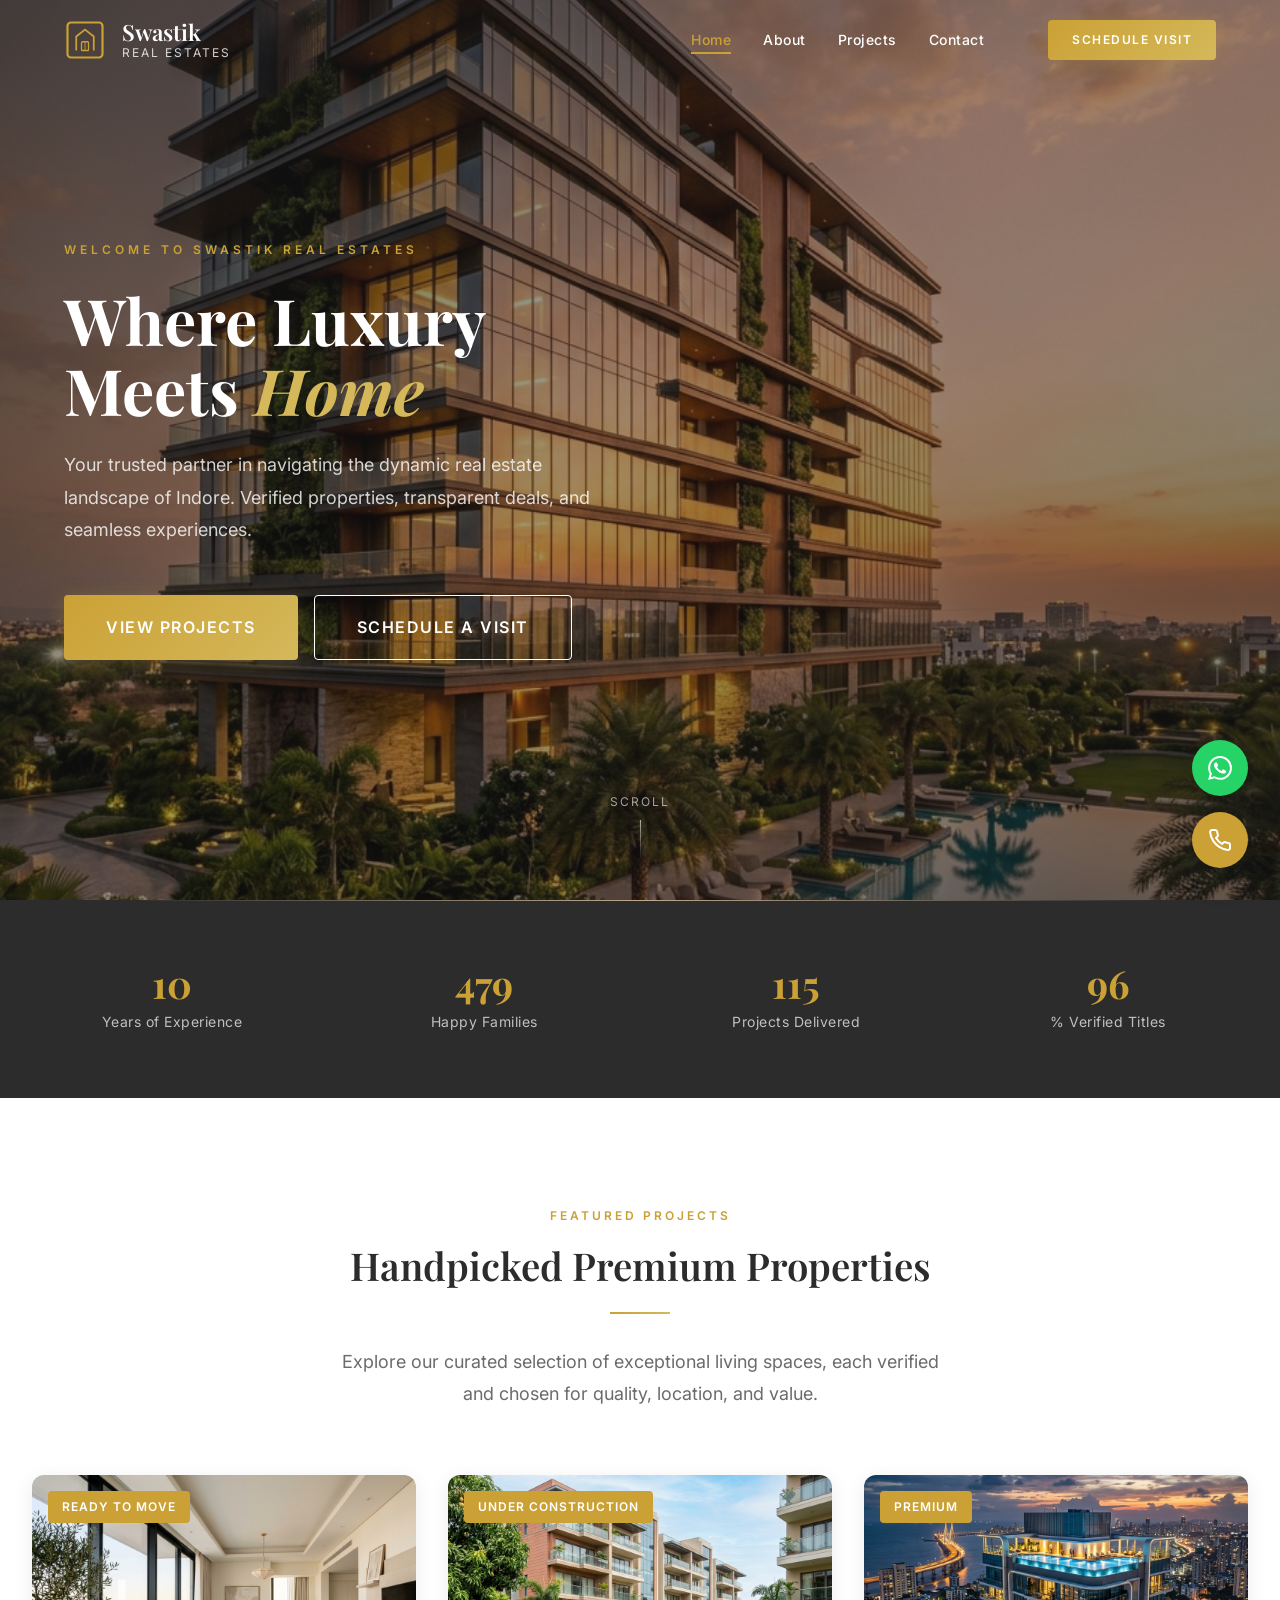
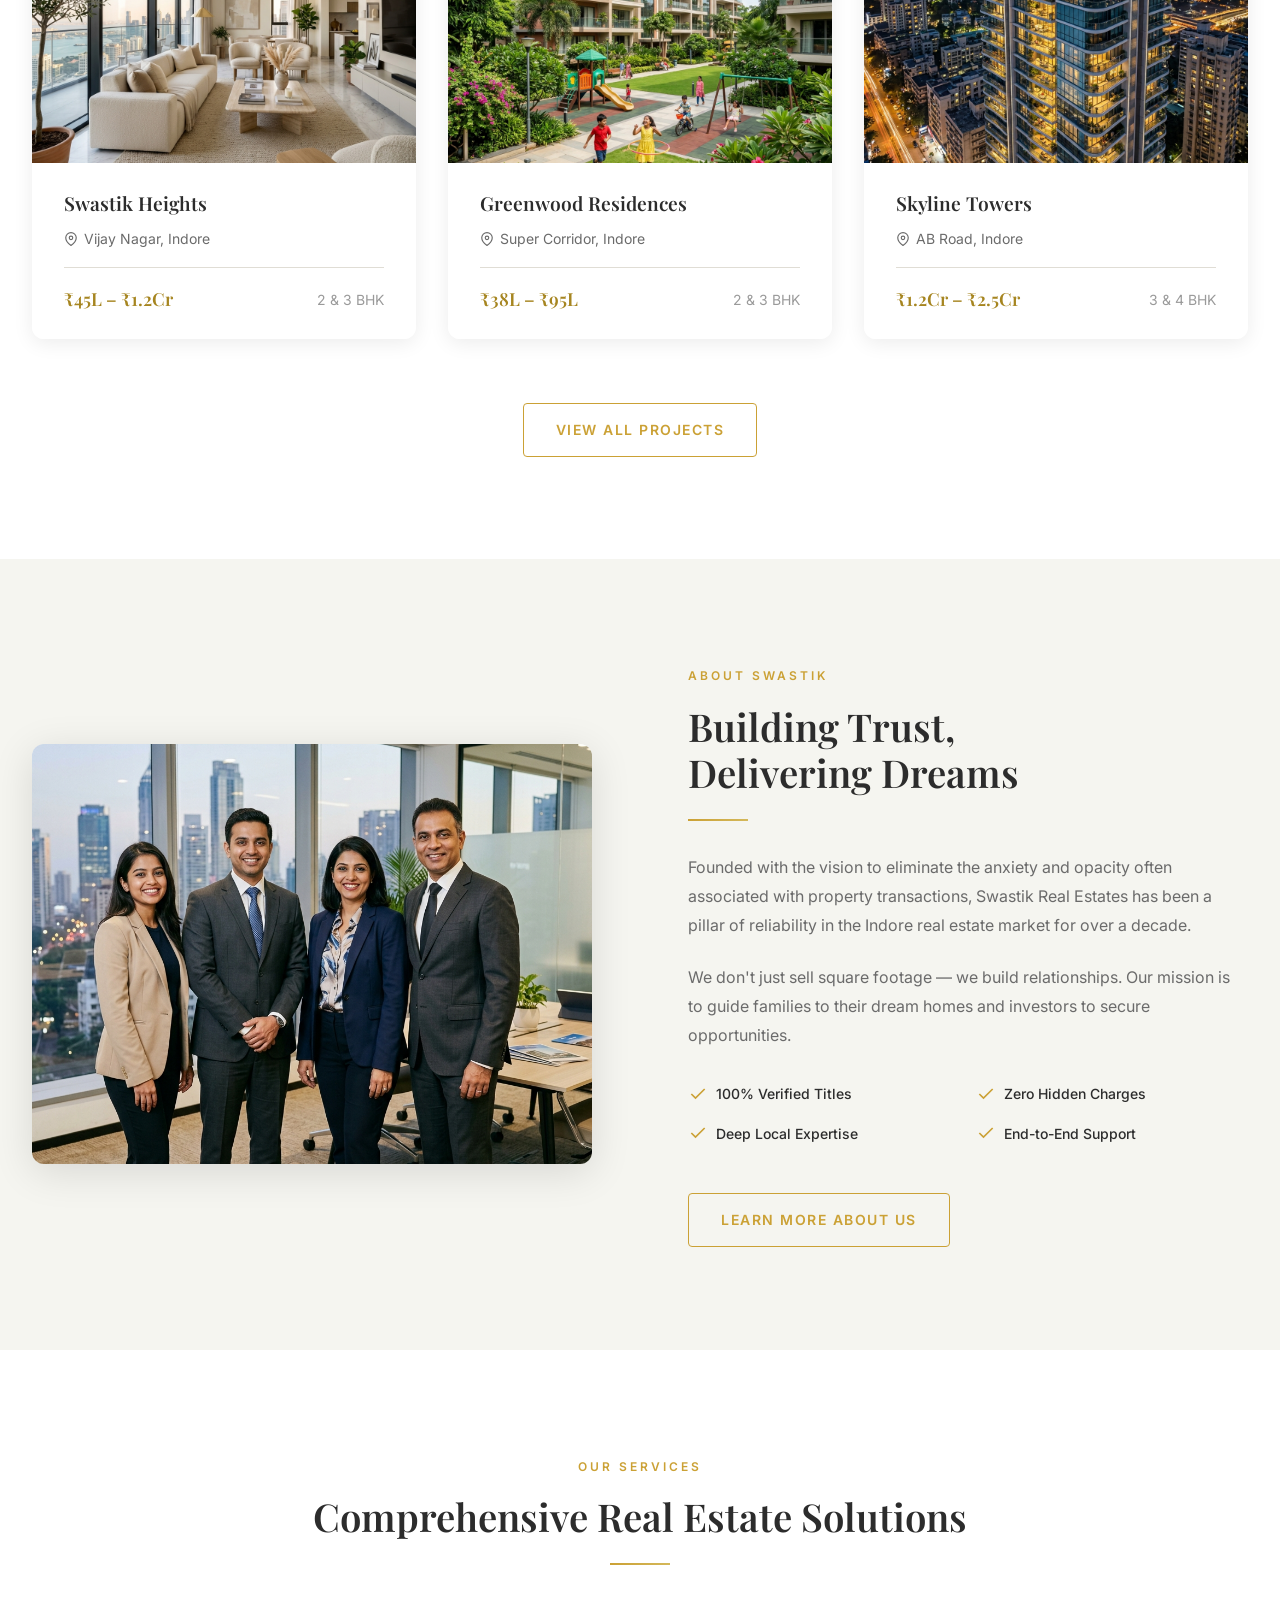
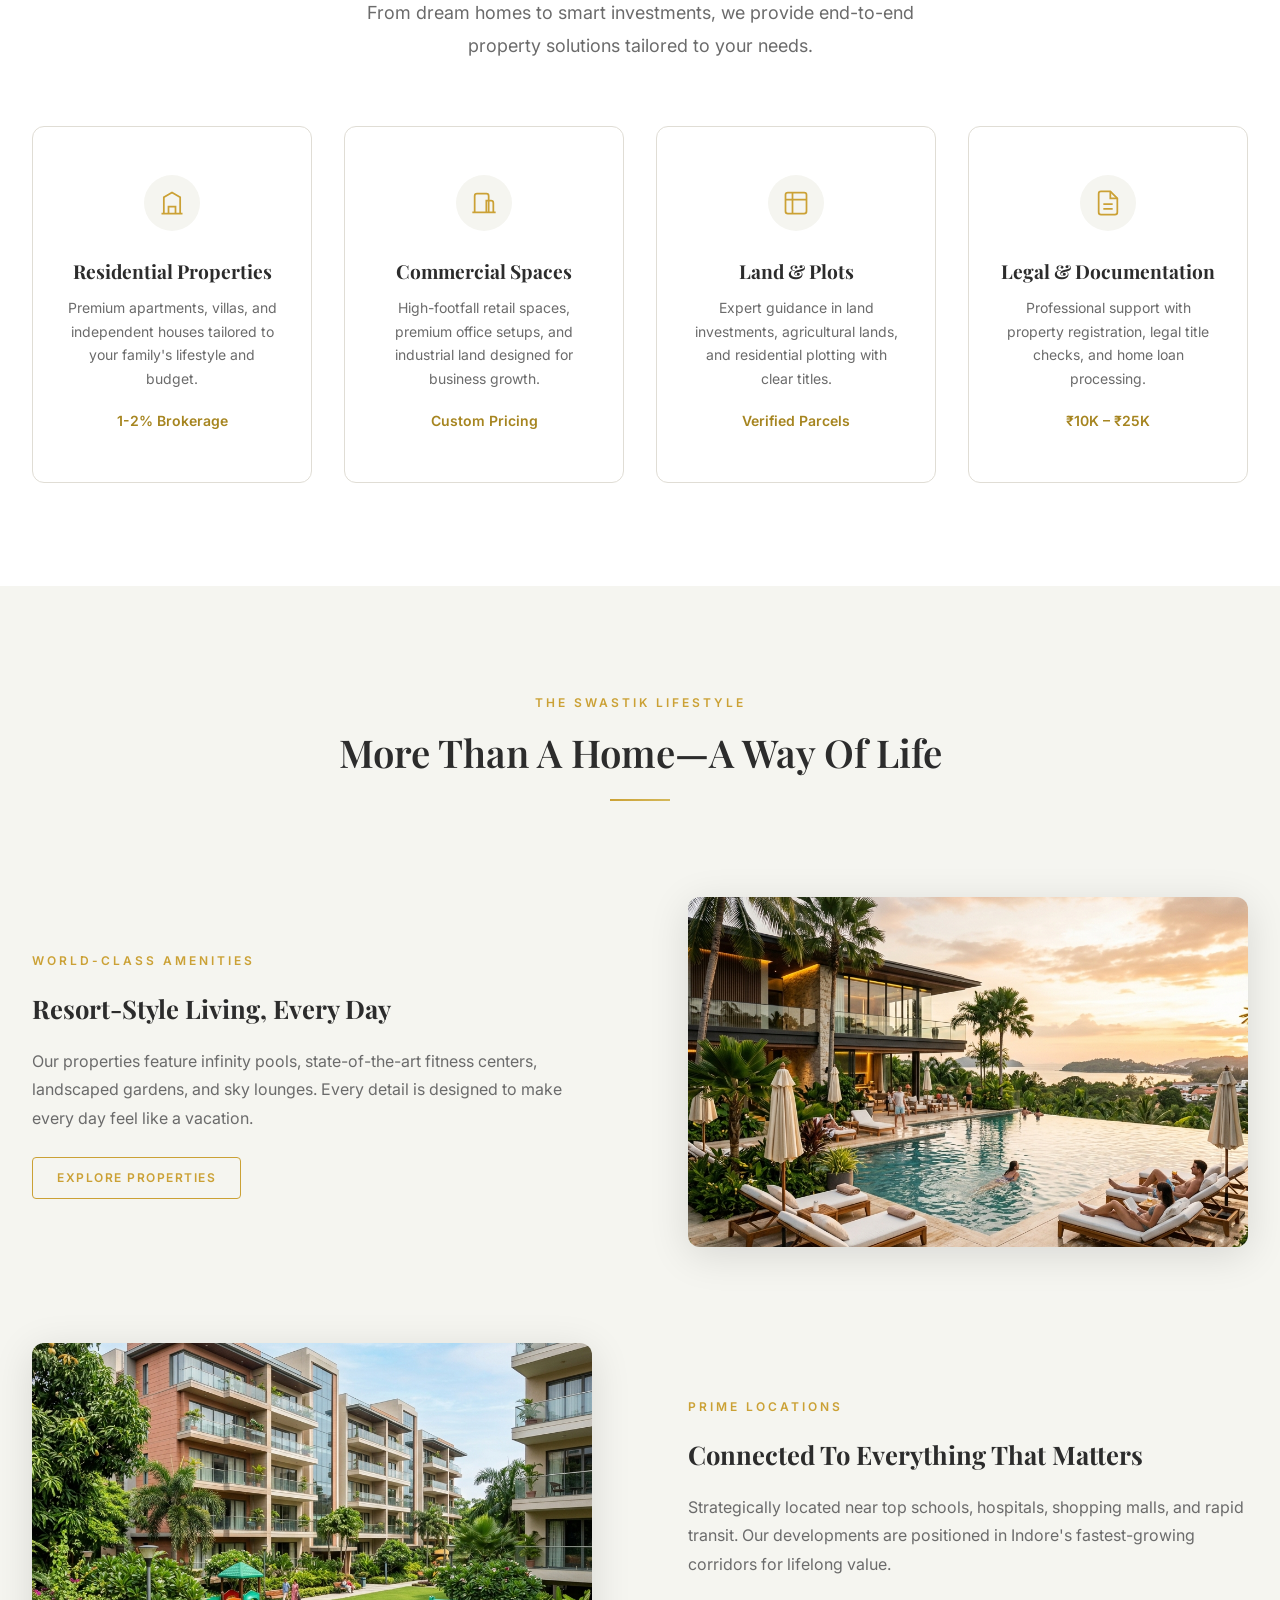
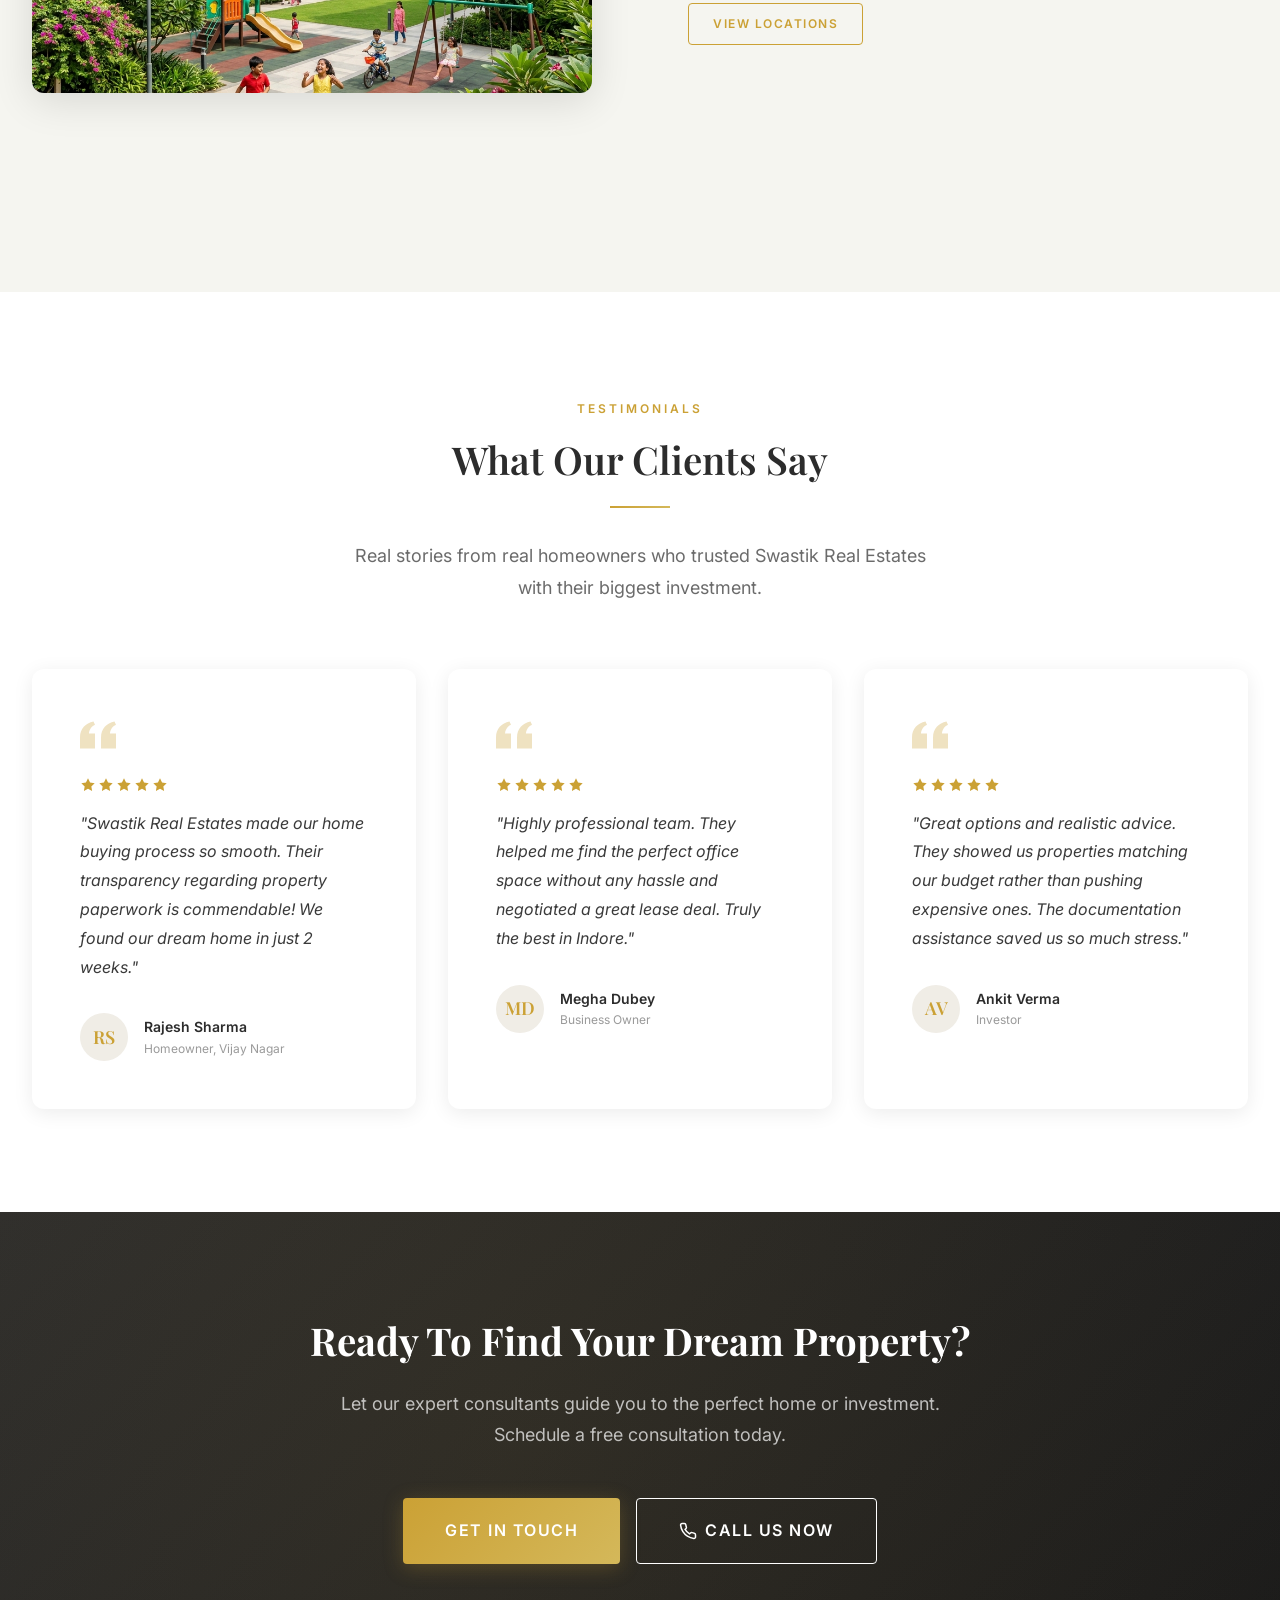
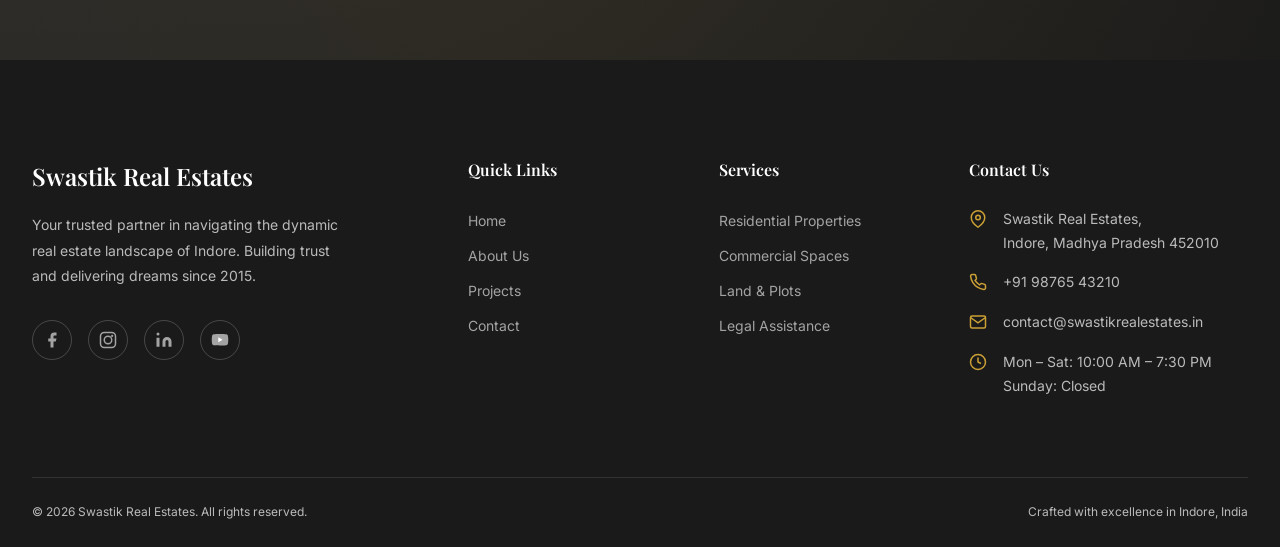
==== index.html @ 311fb3ae "Initial commit" ====
<!DOCTYPE html>
<html lang="en">
<head>
  <meta charset="UTF-8">
  <meta name="viewport" content="width=device-width, initial-scale=1.0">
  <title>Swastik Real Estates — Building Trust, Delivering Dreams | Indore</title>
  <meta name="description" content="Swastik Real Estates is Indore's premier property consulting firm. Discover verified residential, commercial and investment properties with complete transparency.">
  <meta name="keywords" content="real estate Indore, property consultant Indore, buy property Indore, luxury homes Indore, Swastik Real Estates">
  <meta property="og:title" content="Swastik Real Estates — Building Trust, Delivering Dreams">
  <meta property="og:description" content="Indore's most trusted real estate consultants. Verified properties, transparent deals.">
  <meta property="og:type" content="website">
  <link rel="stylesheet" href="css/style.css">
  <link rel="icon" type="image/svg+xml" href="data:image/svg+xml,<svg xmlns='http://www.w3.org/2000/svg' viewBox='0 0 100 100'><text y='.9em' font-size='90'>🏛️</text></svg>">
</head>
<body>

  <!-- Skip to content -->
  <a href="#main" class="skip-link">Skip to main content</a>

  <!-- ======== HEADER ======== -->
  <header class="header header--transparent" id="header">
    <div class="header__inner">
      <a href="index.html" class="header-logo" aria-label="Swastik Real Estates Home">
        <!-- SVG Logo Icon -->
        <svg class="header-logo-icon" viewBox="0 0 48 48" fill="none" xmlns="http://www.w3.org/2000/svg">
          <rect x="4" y="4" width="40" height="40" rx="4" stroke="#CBA135" stroke-width="2.5" fill="none"/>
          <path d="M14 36V20L24 12L34 20V36" stroke="#CBA135" stroke-width="2" fill="none"/>
          <rect x="20" y="26" width="8" height="10" rx="1" stroke="#CBA135" stroke-width="1.5" fill="none"/>
          <line x1="24" y1="26" x2="24" y2="36" stroke="#CBA135" stroke-width="1"/>
        </svg>
        <div class="header-logo-text">
          Swastik
          <span>Real Estates</span>
        </div>
      </a>

      <nav class="nav" aria-label="Main navigation">
        <ul class="nav-links" id="navLinks">
          <li><a href="index.html" class="nav-link active">Home</a></li>
          <li><a href="about.html" class="nav-link">About</a></li>
          <li><a href="projects.html" class="nav-link">Projects</a></li>
          <li><a href="contact.html" class="nav-link">Contact</a></li>
        </ul>
        <a href="contact.html" class="btn btn--primary btn--sm nav-cta">Schedule Visit</a>
      </nav>

      <button class="hamburger" id="hamburger" aria-label="Toggle menu" aria-expanded="false">
        <span></span><span></span><span></span>
      </button>
    </div>
  </header>

  <!-- Mobile Nav -->
  <div class="mobile-nav" id="mobileNav" role="dialog" aria-label="Mobile navigation">
    <a href="index.html" class="nav-link active">Home</a>
    <a href="about.html" class="nav-link">About</a>
    <a href="projects.html" class="nav-link">Projects</a>
    <a href="contact.html" class="nav-link">Contact</a>
    <a href="contact.html" class="btn btn--primary" style="margin-top:1rem;">Schedule Visit</a>
  </div>

  <!-- ======== HERO ======== -->
  <section class="hero" id="hero">
    <div class="hero__bg">
      <img src="images/hero.png" alt="Luxury residential development at golden hour in Indore" loading="eager">
    </div>
    <div class="hero__overlay"></div>
    <div class="hero__content">
      <p class="hero__label">Welcome to Swastik Real Estates</p>
      <h1 class="hero__title">Where Luxury<br>Meets <em>Home</em></h1>
      <p class="hero__subtitle">Your trusted partner in navigating the dynamic real estate landscape of Indore. Verified properties, transparent deals, and seamless experiences.</p>
      <div class="hero__actions">
        <a href="projects.html" class="btn btn--primary btn--lg">View Projects</a>
        <a href="contact.html" class="btn btn--white btn--lg">Schedule a Visit</a>
      </div>
    </div>
    <div class="hero__scroll" aria-hidden="true">
      <span>Scroll</span>
      <div class="hero__scroll-line"></div>
    </div>
  </section>

  <!-- ======== MAIN CONTENT ======== -->
  <main id="main">

    <!-- Trust Bar / Stats -->
    <section class="trust-bar" aria-label="Company statistics">
      <div class="container">
        <div class="trust-bar__grid">
          <div class="trust-stat reveal">
            <div class="trust-stat__number" data-count="10">0</div>
            <div class="trust-stat__label">Years of Experience</div>
          </div>
          <div class="trust-stat reveal">
            <div class="trust-stat__number" data-count="500">0</div>
            <div class="trust-stat__label">Happy Families</div>
          </div>
          <div class="trust-stat reveal">
            <div class="trust-stat__number" data-count="120">0</div>
            <div class="trust-stat__label">Projects Delivered</div>
          </div>
          <div class="trust-stat reveal">
            <div class="trust-stat__number" data-count="100">0</div>
            <div class="trust-stat__label">% Verified Titles</div>
          </div>
        </div>
      </div>
    </section>

    <!-- Featured Projects -->
    <section class="section" id="featured-projects">
      <div class="container">
        <div class="text-center reveal">
          <span class="section-label">Featured Projects</span>
          <h2 class="section-title">Handpicked Premium Properties</h2>
          <div class="gold-line"></div>
          <p class="section-subtitle">Explore our curated selection of exceptional living spaces, each verified and chosen for quality, location, and value.</p>
        </div>

        <div class="projects-grid">
          <!-- Project 1 -->
          <div class="project-card reveal">
            <div class="project-card__image">
              <span class="project-card__badge">Ready to Move</span>
              <img src="images/oceanview.png" alt="Swastik Heights luxury apartment interior with natural lighting">
              <div class="project-card__overlay">
                <a href="project-detail.html" class="btn btn--primary btn--sm">View Details</a>
              </div>
            </div>
            <div class="project-card__info">
              <h3 class="project-card__title">Swastik Heights</h3>
              <p class="project-card__location">
                <svg width="14" height="14" viewBox="0 0 24 24" fill="none" stroke="currentColor" stroke-width="2"><path d="M21 10c0 7-9 13-9 13s-9-6-9-13a9 9 0 0 1 18 0z"/><circle cx="12" cy="10" r="3"/></svg>
                Vijay Nagar, Indore
              </p>
              <div class="project-card__meta">
                <span class="project-card__price">₹45L – ₹1.2Cr</span>
                <span class="project-card__config">2 & 3 BHK</span>
              </div>
            </div>
          </div>

          <!-- Project 2 -->
          <div class="project-card reveal">
            <div class="project-card__image">
              <span class="project-card__badge">Under Construction</span>
              <img src="images/greenwood.png" alt="Greenwood Residences surrounded by green parks">
              <div class="project-card__overlay">
                <a href="project-detail.html" class="btn btn--primary btn--sm">View Details</a>
              </div>
            </div>
            <div class="project-card__info">
              <h3 class="project-card__title">Greenwood Residences</h3>
              <p class="project-card__location">
                <svg width="14" height="14" viewBox="0 0 24 24" fill="none" stroke="currentColor" stroke-width="2"><path d="M21 10c0 7-9 13-9 13s-9-6-9-13a9 9 0 0 1 18 0z"/><circle cx="12" cy="10" r="3"/></svg>
                Super Corridor, Indore
              </p>
              <div class="project-card__meta">
                <span class="project-card__price">₹38L – ₹95L</span>
                <span class="project-card__config">2 & 3 BHK</span>
              </div>
            </div>
          </div>

          <!-- Project 3 -->
          <div class="project-card reveal">
            <div class="project-card__image">
              <span class="project-card__badge">Premium</span>
              <img src="images/skyline.png" alt="Skyline Towers luxury high-rise building at twilight">
              <div class="project-card__overlay">
                <a href="project-detail.html" class="btn btn--primary btn--sm">View Details</a>
              </div>
            </div>
            <div class="project-card__info">
              <h3 class="project-card__title">Skyline Towers</h3>
              <p class="project-card__location">
                <svg width="14" height="14" viewBox="0 0 24 24" fill="none" stroke="currentColor" stroke-width="2"><path d="M21 10c0 7-9 13-9 13s-9-6-9-13a9 9 0 0 1 18 0z"/><circle cx="12" cy="10" r="3"/></svg>
                AB Road, Indore
              </p>
              <div class="project-card__meta">
                <span class="project-card__price">₹1.2Cr – ₹2.5Cr</span>
                <span class="project-card__config">3 & 4 BHK</span>
              </div>
            </div>
          </div>
        </div>

        <div class="text-center" style="margin-top: var(--space-2xl);">
          <a href="projects.html" class="btn btn--outline">View All Projects</a>
        </div>
      </div>
    </section>

    <!-- About Snippet -->
    <section class="section section--cream" id="about-snippet">
      <div class="container">
        <div class="about-snippet">
          <div class="about-snippet__image reveal-left">
            <img src="images/team.png" alt="Swastik Real Estates professional team in their Indore office">
          </div>
          <div class="about-snippet__text reveal-right">
            <span class="section-label">About Swastik</span>
            <h2 class="section-title">Building Trust,<br>Delivering Dreams</h2>
            <div class="gold-line"></div>
            <p>Founded with the vision to eliminate the anxiety and opacity often associated with property transactions, Swastik Real Estates has been a pillar of reliability in the Indore real estate market for over a decade.</p>
            <p>We don't just sell square footage — we build relationships. Our mission is to guide families to their dream homes and investors to secure opportunities.</p>
            <div class="about-values">
              <div class="about-value">
                <svg viewBox="0 0 24 24" fill="none" stroke="currentColor" stroke-width="2"><polyline points="20 6 9 17 4 12"/></svg>
                100% Verified Titles
              </div>
              <div class="about-value">
                <svg viewBox="0 0 24 24" fill="none" stroke="currentColor" stroke-width="2"><polyline points="20 6 9 17 4 12"/></svg>
                Zero Hidden Charges
              </div>
              <div class="about-value">
                <svg viewBox="0 0 24 24" fill="none" stroke="currentColor" stroke-width="2"><polyline points="20 6 9 17 4 12"/></svg>
                Deep Local Expertise
              </div>
              <div class="about-value">
                <svg viewBox="0 0 24 24" fill="none" stroke="currentColor" stroke-width="2"><polyline points="20 6 9 17 4 12"/></svg>
                End-to-End Support
              </div>
            </div>
            <a href="about.html" class="btn btn--outline">Learn More About Us</a>
          </div>
        </div>
      </div>
    </section>

    <!-- Services -->
    <section class="section" id="services">
      <div class="container">
        <div class="text-center reveal">
          <span class="section-label">Our Services</span>
          <h2 class="section-title">Comprehensive Real Estate Solutions</h2>
          <div class="gold-line"></div>
          <p class="section-subtitle">From dream homes to smart investments, we provide end-to-end property solutions tailored to your needs.</p>
        </div>

        <div class="services-grid">
          <!-- Service 1 -->
          <div class="service-card reveal">
            <div class="service-card__icon">
              <svg viewBox="0 0 24 24" fill="none" stroke="currentColor" stroke-width="1.5"><path d="M3 21h18M5 21V7l7-4 7 4v14M9 21v-6h6v6"/></svg>
            </div>
            <h3 class="service-card__title">Residential Properties</h3>
            <p class="service-card__desc">Premium apartments, villas, and independent houses tailored to your family's lifestyle and budget.</p>
            <span class="service-card__price">1-2% Brokerage</span>
          </div>

          <!-- Service 2 -->
          <div class="service-card reveal">
            <div class="service-card__icon">
              <svg viewBox="0 0 24 24" fill="none" stroke="currentColor" stroke-width="1.5"><path d="M2 20h20M4 20V6a2 2 0 0 1 2-2h8a2 2 0 0 1 2 2v14M14 20V10h4a2 2 0 0 1 2 2v8"/><path d="M8 8h.01M8 12h.01M12 8h.01M12 12h.01"/></svg>
            </div>
            <h3 class="service-card__title">Commercial Spaces</h3>
            <p class="service-card__desc">High-footfall retail spaces, premium office setups, and industrial land designed for business growth.</p>
            <span class="service-card__price">Custom Pricing</span>
          </div>

          <!-- Service 3 -->
          <div class="service-card reveal">
            <div class="service-card__icon">
              <svg viewBox="0 0 24 24" fill="none" stroke="currentColor" stroke-width="1.5"><rect x="3" y="3" width="18" height="18" rx="2"/><path d="M3 9h18M9 3v18"/></svg>
            </div>
            <h3 class="service-card__title">Land & Plots</h3>
            <p class="service-card__desc">Expert guidance in land investments, agricultural lands, and residential plotting with clear titles.</p>
            <span class="service-card__price">Verified Parcels</span>
          </div>

          <!-- Service 4 -->
          <div class="service-card reveal">
            <div class="service-card__icon">
              <svg viewBox="0 0 24 24" fill="none" stroke="currentColor" stroke-width="1.5"><path d="M14 2H6a2 2 0 0 0-2 2v16a2 2 0 0 0 2 2h12a2 2 0 0 0 2-2V8z"/><polyline points="14 2 14 8 20 8"/><line x1="16" y1="13" x2="8" y2="13"/><line x1="16" y1="17" x2="8" y2="17"/></svg>
            </div>
            <h3 class="service-card__title">Legal & Documentation</h3>
            <p class="service-card__desc">Professional support with property registration, legal title checks, and home loan processing.</p>
            <span class="service-card__price">₹10K – ₹25K</span>
          </div>
        </div>
      </div>
    </section>

    <!-- Lifestyle Two-Column -->
    <section class="section section--cream" id="lifestyle">
      <div class="container">
        <div class="text-center reveal" style="margin-bottom: var(--space-3xl);">
          <span class="section-label">The Swastik Lifestyle</span>
          <h2 class="section-title">More Than A Home—A Way Of Life</h2>
          <div class="gold-line"></div>
        </div>

        <div class="lifestyle-row">
          <div class="lifestyle-row__image reveal-left">
            <img src="images/lifestyle.png" alt="Luxury swimming pool and clubhouse at a Swastik property">
          </div>
          <div class="lifestyle-row__content reveal-right">
            <span class="section-label">World-Class Amenities</span>
            <h3>Resort-Style Living, Every Day</h3>
            <p>Our properties feature infinity pools, state-of-the-art fitness centers, landscaped gardens, and sky lounges. Every detail is designed to make every day feel like a vacation.</p>
            <a href="projects.html" class="btn btn--outline btn--sm">Explore Properties</a>
          </div>
        </div>

        <div class="lifestyle-row">
          <div class="lifestyle-row__image reveal-right">
            <img src="images/greenwood.png" alt="Lush green surroundings at Greenwood Residences">
          </div>
          <div class="lifestyle-row__content reveal-left">
            <span class="section-label">Prime Locations</span>
            <h3>Connected To Everything That Matters</h3>
            <p>Strategically located near top schools, hospitals, shopping malls, and rapid transit. Our developments are positioned in Indore's fastest-growing corridors for lifelong value.</p>
            <a href="projects.html" class="btn btn--outline btn--sm">View Locations</a>
          </div>
        </div>
      </div>
    </section>

    <!-- Testimonials -->
    <section class="section" id="testimonials">
      <div class="container">
        <div class="text-center reveal">
          <span class="section-label">Testimonials</span>
          <h2 class="section-title">What Our Clients Say</h2>
          <div class="gold-line"></div>
          <p class="section-subtitle">Real stories from real homeowners who trusted Swastik Real Estates with their biggest investment.</p>
        </div>

        <div class="testimonials-grid">
          <div class="testimonial-card reveal">
            <div class="testimonial-card__quote-icon">
              <svg viewBox="0 0 24 24" fill="currentColor"><path d="M14.017 21v-7.391c0-5.704 3.731-9.57 8.983-10.609l.995 2.151c-2.432.917-3.995 3.638-3.995 5.849h4v10h-9.983zm-14.017 0v-7.391c0-5.704 3.748-9.57 9-10.609l.996 2.151c-2.433.917-3.996 3.638-3.996 5.849h3.983v10h-9.983z"/></svg>
            </div>
            <div class="stars">
              <svg viewBox="0 0 24 24"><path d="M12 2l3.09 6.26L22 9.27l-5 4.87 1.18 6.88L12 17.77l-6.18 3.25L7 14.14 2 9.27l6.91-1.01L12 2z"/></svg>
              <svg viewBox="0 0 24 24"><path d="M12 2l3.09 6.26L22 9.27l-5 4.87 1.18 6.88L12 17.77l-6.18 3.25L7 14.14 2 9.27l6.91-1.01L12 2z"/></svg>
              <svg viewBox="0 0 24 24"><path d="M12 2l3.09 6.26L22 9.27l-5 4.87 1.18 6.88L12 17.77l-6.18 3.25L7 14.14 2 9.27l6.91-1.01L12 2z"/></svg>
              <svg viewBox="0 0 24 24"><path d="M12 2l3.09 6.26L22 9.27l-5 4.87 1.18 6.88L12 17.77l-6.18 3.25L7 14.14 2 9.27l6.91-1.01L12 2z"/></svg>
              <svg viewBox="0 0 24 24"><path d="M12 2l3.09 6.26L22 9.27l-5 4.87 1.18 6.88L12 17.77l-6.18 3.25L7 14.14 2 9.27l6.91-1.01L12 2z"/></svg>
            </div>
            <p class="testimonial-card__text">"Swastik Real Estates made our home buying process so smooth. Their transparency regarding property paperwork is commendable! We found our dream home in just 2 weeks."</p>
            <div class="testimonial-card__author">
              <div class="testimonial-card__avatar">RS</div>
              <div>
                <div class="testimonial-card__name">Rajesh Sharma</div>
                <div class="testimonial-card__role">Homeowner, Vijay Nagar</div>
              </div>
            </div>
          </div>

          <div class="testimonial-card reveal">
            <div class="testimonial-card__quote-icon">
              <svg viewBox="0 0 24 24" fill="currentColor"><path d="M14.017 21v-7.391c0-5.704 3.731-9.57 8.983-10.609l.995 2.151c-2.432.917-3.995 3.638-3.995 5.849h4v10h-9.983zm-14.017 0v-7.391c0-5.704 3.748-9.57 9-10.609l.996 2.151c-2.433.917-3.996 3.638-3.996 5.849h3.983v10h-9.983z"/></svg>
            </div>
            <div class="stars">
              <svg viewBox="0 0 24 24"><path d="M12 2l3.09 6.26L22 9.27l-5 4.87 1.18 6.88L12 17.77l-6.18 3.25L7 14.14 2 9.27l6.91-1.01L12 2z"/></svg>
              <svg viewBox="0 0 24 24"><path d="M12 2l3.09 6.26L22 9.27l-5 4.87 1.18 6.88L12 17.77l-6.18 3.25L7 14.14 2 9.27l6.91-1.01L12 2z"/></svg>
              <svg viewBox="0 0 24 24"><path d="M12 2l3.09 6.26L22 9.27l-5 4.87 1.18 6.88L12 17.77l-6.18 3.25L7 14.14 2 9.27l6.91-1.01L12 2z"/></svg>
              <svg viewBox="0 0 24 24"><path d="M12 2l3.09 6.26L22 9.27l-5 4.87 1.18 6.88L12 17.77l-6.18 3.25L7 14.14 2 9.27l6.91-1.01L12 2z"/></svg>
              <svg viewBox="0 0 24 24"><path d="M12 2l3.09 6.26L22 9.27l-5 4.87 1.18 6.88L12 17.77l-6.18 3.25L7 14.14 2 9.27l6.91-1.01L12 2z"/></svg>
            </div>
            <p class="testimonial-card__text">"Highly professional team. They helped me find the perfect office space without any hassle and negotiated a great lease deal. Truly the best in Indore."</p>
            <div class="testimonial-card__author">
              <div class="testimonial-card__avatar">MD</div>
              <div>
                <div class="testimonial-card__name">Megha Dubey</div>
                <div class="testimonial-card__role">Business Owner</div>
              </div>
            </div>
          </div>

          <div class="testimonial-card reveal">
            <div class="testimonial-card__quote-icon">
              <svg viewBox="0 0 24 24" fill="currentColor"><path d="M14.017 21v-7.391c0-5.704 3.731-9.57 8.983-10.609l.995 2.151c-2.432.917-3.995 3.638-3.995 5.849h4v10h-9.983zm-14.017 0v-7.391c0-5.704 3.748-9.57 9-10.609l.996 2.151c-2.433.917-3.996 3.638-3.996 5.849h3.983v10h-9.983z"/></svg>
            </div>
            <div class="stars">
              <svg viewBox="0 0 24 24"><path d="M12 2l3.09 6.26L22 9.27l-5 4.87 1.18 6.88L12 17.77l-6.18 3.25L7 14.14 2 9.27l6.91-1.01L12 2z"/></svg>
              <svg viewBox="0 0 24 24"><path d="M12 2l3.09 6.26L22 9.27l-5 4.87 1.18 6.88L12 17.77l-6.18 3.25L7 14.14 2 9.27l6.91-1.01L12 2z"/></svg>
              <svg viewBox="0 0 24 24"><path d="M12 2l3.09 6.26L22 9.27l-5 4.87 1.18 6.88L12 17.77l-6.18 3.25L7 14.14 2 9.27l6.91-1.01L12 2z"/></svg>
              <svg viewBox="0 0 24 24"><path d="M12 2l3.09 6.26L22 9.27l-5 4.87 1.18 6.88L12 17.77l-6.18 3.25L7 14.14 2 9.27l6.91-1.01L12 2z"/></svg>
              <svg viewBox="0 0 24 24"><path d="M12 2l3.09 6.26L22 9.27l-5 4.87 1.18 6.88L12 17.77l-6.18 3.25L7 14.14 2 9.27l6.91-1.01L12 2z"/></svg>
            </div>
            <p class="testimonial-card__text">"Great options and realistic advice. They showed us properties matching our budget rather than pushing expensive ones. The documentation assistance saved us so much stress."</p>
            <div class="testimonial-card__author">
              <div class="testimonial-card__avatar">AV</div>
              <div>
                <div class="testimonial-card__name">Ankit Verma</div>
                <div class="testimonial-card__role">Investor</div>
              </div>
            </div>
          </div>
        </div>
      </div>
    </section>

    <!-- CTA Banner -->
    <section class="cta-banner">
      <div class="container">
        <div class="reveal">
          <h2 class="cta-banner__title">Ready To Find Your Dream Property?</h2>
          <p class="cta-banner__subtitle">Let our expert consultants guide you to the perfect home or investment. Schedule a free consultation today.</p>
          <div class="cta-banner__actions">
            <a href="contact.html" class="btn btn--primary btn--lg">Get In Touch</a>
            <a href="tel:+919876543210" class="btn btn--white btn--lg">
              <svg width="18" height="18" viewBox="0 0 24 24" fill="none" stroke="currentColor" stroke-width="2"><path d="M22 16.92v3a2 2 0 0 1-2.18 2 19.79 19.79 0 0 1-8.63-3.07 19.5 19.5 0 0 1-6-6 19.79 19.79 0 0 1-3.07-8.67A2 2 0 0 1 4.11 2h3a2 2 0 0 1 2 1.72 12.84 12.84 0 0 0 .7 2.81 2 2 0 0 1-.45 2.11L8.09 9.91a16 16 0 0 0 6 6l1.27-1.27a2 2 0 0 1 2.11-.45 12.84 12.84 0 0 0 2.81.7A2 2 0 0 1 22 16.92z"/></svg>
              Call Us Now
            </a>
          </div>
        </div>
      </div>
    </section>

  </main>

  <!-- ======== FOOTER ======== -->
  <footer class="footer" id="footer">
    <div class="container">
      <div class="footer__grid">
        <!-- Brand -->
        <div>
          <div class="footer__brand-logo">Swastik Real Estates</div>
          <p class="footer__brand-desc">Your trusted partner in navigating the dynamic real estate landscape of Indore. Building trust and delivering dreams since 2015.</p>
          <div class="footer__social">
            <a href="#" aria-label="Facebook">
              <svg viewBox="0 0 24 24" fill="currentColor"><path d="M18 2h-3a5 5 0 0 0-5 5v3H7v4h3v8h4v-8h3l1-4h-4V7a1 1 0 0 1 1-1h3z"/></svg>
            </a>
            <a href="#" aria-label="Instagram">
              <svg viewBox="0 0 24 24" fill="none" stroke="currentColor" stroke-width="2"><rect x="2" y="2" width="20" height="20" rx="5"/><circle cx="12" cy="12" r="5"/><circle cx="17.5" cy="6.5" r="1.5" fill="currentColor" stroke="none"/></svg>
            </a>
            <a href="#" aria-label="LinkedIn">
              <svg viewBox="0 0 24 24" fill="currentColor"><path d="M16 8a6 6 0 0 1 6 6v7h-4v-7a2 2 0 0 0-2-2 2 2 0 0 0-2 2v7h-4v-7a6 6 0 0 1 6-6z"/><rect x="2" y="9" width="4" height="12"/><circle cx="4" cy="4" r="2"/></svg>
            </a>
            <a href="#" aria-label="YouTube">
              <svg viewBox="0 0 24 24" fill="currentColor"><path d="M22.54 6.42a2.78 2.78 0 0 0-1.94-2C18.88 4 12 4 12 4s-6.88 0-8.6.46a2.78 2.78 0 0 0-1.94 2A29 29 0 0 0 1 11.75a29 29 0 0 0 .46 5.33A2.78 2.78 0 0 0 3.4 19.1c1.72.46 8.6.46 8.6.46s6.88 0 8.6-.46a2.78 2.78 0 0 0 1.94-2 29 29 0 0 0 .46-5.25 29 29 0 0 0-.46-5.43z"/><polygon points="9.75 15.02 15.5 11.75 9.75 8.48 9.75 15.02" fill="white"/></svg>
            </a>
          </div>
        </div>

        <!-- Quick Links -->
        <div>
          <h4 class="footer__heading">Quick Links</h4>
          <ul class="footer__links">
            <li><a href="index.html">Home</a></li>
            <li><a href="about.html">About Us</a></li>
            <li><a href="projects.html">Projects</a></li>
            <li><a href="contact.html">Contact</a></li>
          </ul>
        </div>

        <!-- Services -->
        <div>
          <h4 class="footer__heading">Services</h4>
          <ul class="footer__links">
            <li><a href="projects.html">Residential Properties</a></li>
            <li><a href="projects.html">Commercial Spaces</a></li>
            <li><a href="projects.html">Land & Plots</a></li>
            <li><a href="contact.html">Legal Assistance</a></li>
          </ul>
        </div>

        <!-- Contact Info -->
        <div>
          <h4 class="footer__heading">Contact Us</h4>
          <div class="footer__contact-item">
            <svg viewBox="0 0 24 24" fill="none" stroke="currentColor" stroke-width="2"><path d="M21 10c0 7-9 13-9 13s-9-6-9-13a9 9 0 0 1 18 0z"/><circle cx="12" cy="10" r="3"/></svg>
            <span>Swastik Real Estates,<br>Indore, Madhya Pradesh 452010</span>
          </div>
          <div class="footer__contact-item">
            <svg viewBox="0 0 24 24" fill="none" stroke="currentColor" stroke-width="2"><path d="M22 16.92v3a2 2 0 0 1-2.18 2 19.79 19.79 0 0 1-8.63-3.07 19.5 19.5 0 0 1-6-6 19.79 19.79 0 0 1-3.07-8.67A2 2 0 0 1 4.11 2h3a2 2 0 0 1 2 1.72c.127.96.362 1.903.7 2.81a2 2 0 0 1-.45 2.11L8.09 9.91a16 16 0 0 0 6 6l1.27-1.27a2 2 0 0 1 2.11-.45c.907.338 1.85.573 2.81.7A2 2 0 0 1 22 16.92z"/></svg>
            <span><a href="tel:+919876543210">+91 98765 43210</a></span>
          </div>
          <div class="footer__contact-item">
            <svg viewBox="0 0 24 24" fill="none" stroke="currentColor" stroke-width="2"><path d="M4 4h16c1.1 0 2 .9 2 2v12c0 1.1-.9 2-2 2H4c-1.1 0-2-.9-2-2V6c0-1.1.9-2 2-2z"/><polyline points="22,6 12,13 2,6"/></svg>
            <span><a href="mailto:contact@swastikrealestates.in">contact@swastikrealestates.in</a></span>
          </div>
          <div class="footer__contact-item">
            <svg viewBox="0 0 24 24" fill="none" stroke="currentColor" stroke-width="2"><circle cx="12" cy="12" r="10"/><polyline points="12 6 12 12 16 14"/></svg>
            <span>Mon – Sat: 10:00 AM – 7:30 PM<br>Sunday: Closed</span>
          </div>
        </div>
      </div>

      <div class="footer__bottom">
        <p>&copy; 2026 Swastik Real Estates. All rights reserved.</p>
        <p>Crafted with excellence in Indore, India</p>
      </div>
    </div>
  </footer>

  <!-- ======== FLOATING BUTTONS ======== -->
  <div class="floating-btns">
    <a href="https://wa.me/919876543210?text=Hi%2C%20I%27m%20interested%20in%20your%20properties" class="floating-btn floating-btn--whatsapp" aria-label="Chat on WhatsApp" target="_blank" rel="noopener">
      <svg viewBox="0 0 24 24" fill="currentColor"><path d="M17.472 14.382c-.297-.149-1.758-.867-2.03-.967-.273-.099-.471-.148-.67.15-.197.297-.767.966-.94 1.164-.173.199-.347.223-.644.075-.297-.15-1.255-.463-2.39-1.475-.883-.788-1.48-1.761-1.653-2.059-.173-.297-.018-.458.13-.606.134-.133.298-.347.446-.52.149-.174.198-.298.298-.497.099-.198.05-.371-.025-.52-.075-.149-.669-1.612-.916-2.207-.242-.579-.487-.5-.669-.51-.173-.008-.371-.01-.57-.01-.198 0-.52.074-.792.372-.272.297-1.04 1.016-1.04 2.479 0 1.462 1.065 2.875 1.213 3.074.149.198 2.096 3.2 5.077 4.487.709.306 1.262.489 1.694.625.712.227 1.36.195 1.871.118.571-.085 1.758-.719 2.006-1.413.248-.694.248-1.289.173-1.413-.074-.124-.272-.198-.57-.347m-5.421 7.403h-.004a9.87 9.87 0 01-5.031-1.378l-.361-.214-3.741.982.998-3.648-.235-.374a9.86 9.86 0 01-1.51-5.26c.001-5.45 4.436-9.884 9.888-9.884 2.64 0 5.122 1.03 6.988 2.898a9.825 9.825 0 012.893 6.994c-.003 5.45-4.437 9.884-9.885 9.884m8.413-18.297A11.815 11.815 0 0012.05 0C5.495 0 .16 5.335.157 11.892c0 2.096.547 4.142 1.588 5.945L.057 24l6.305-1.654a11.882 11.882 0 005.683 1.448h.005c6.554 0 11.89-5.335 11.893-11.893a11.821 11.821 0 00-3.48-8.413z"/></svg>
    </a>
    <a href="tel:+919876543210" class="floating-btn floating-btn--call" aria-label="Call us">
      <svg viewBox="0 0 24 24" fill="none" stroke="currentColor" stroke-width="2"><path d="M22 16.92v3a2 2 0 0 1-2.18 2 19.79 19.79 0 0 1-8.63-3.07 19.5 19.5 0 0 1-6-6 19.79 19.79 0 0 1-3.07-8.67A2 2 0 0 1 4.11 2h3a2 2 0 0 1 2 1.72 12.84 12.84 0 0 0 .7 2.81 2 2 0 0 1-.45 2.11L8.09 9.91a16 16 0 0 0 6 6l1.27-1.27a2 2 0 0 1 2.11-.45 12.84 12.84 0 0 0 2.81.7A2 2 0 0 1 22 16.92z"/></svg>
    </a>
  </div>

  <!-- Mobile CTA Bar -->
  <div class="mobile-cta-bar">
    <a href="tel:+919876543210" class="mobile-cta-bar__call">
      <svg width="18" height="18" viewBox="0 0 24 24" fill="none" stroke="currentColor" stroke-width="2"><path d="M22 16.92v3a2 2 0 0 1-2.18 2 19.79 19.79 0 0 1-8.63-3.07 19.5 19.5 0 0 1-6-6 19.79 19.79 0 0 1-3.07-8.67A2 2 0 0 1 4.11 2h3a2 2 0 0 1 2 1.72 12.84 12.84 0 0 0 .7 2.81 2 2 0 0 1-.45 2.11L8.09 9.91a16 16 0 0 0 6 6l1.27-1.27a2 2 0 0 1 2.11-.45 12.84 12.84 0 0 0 2.81.7A2 2 0 0 1 22 16.92z"/></svg>
      Call Now
    </a>
    <a href="https://wa.me/919876543210" class="mobile-cta-bar__whatsapp" target="_blank" rel="noopener">
      <svg width="18" height="18" viewBox="0 0 24 24" fill="currentColor"><path d="M17.472 14.382c-.297-.149-1.758-.867-2.03-.967-.273-.099-.471-.148-.67.15-.197.297-.767.966-.94 1.164-.173.199-.347.223-.644.075-.297-.15-1.255-.463-2.39-1.475-.883-.788-1.48-1.761-1.653-2.059-.173-.297-.018-.458.13-.606.134-.133.298-.347.446-.52.149-.174.198-.298.298-.497.099-.198.05-.371-.025-.52-.075-.149-.669-1.612-.916-2.207-.242-.579-.487-.5-.669-.51-.173-.008-.371-.01-.57-.01-.198 0-.52.074-.792.372-.272.297-1.04 1.016-1.04 2.479 0 1.462 1.065 2.875 1.213 3.074.149.198 2.096 3.2 5.077 4.487.709.306 1.262.489 1.694.625.712.227 1.36.195 1.871.118.571-.085 1.758-.719 2.006-1.413.248-.694.248-1.289.173-1.413-.074-.124-.272-.198-.57-.347m-5.421 7.403h-.004a9.87 9.87 0 01-5.031-1.378l-.361-.214-3.741.982.998-3.648-.235-.374a9.86 9.86 0 01-1.51-5.26c.001-5.45 4.436-9.884 9.888-9.884 2.64 0 5.122 1.03 6.988 2.898a9.825 9.825 0 012.893 6.994c-.003 5.45-4.437 9.884-9.885 9.884m8.413-18.297A11.815 11.815 0 0012.05 0C5.495 0 .16 5.335.157 11.892c0 2.096.547 4.142 1.588 5.945L.057 24l6.305-1.654a11.882 11.882 0 005.683 1.448h.005c6.554 0 11.89-5.335 11.893-11.893a11.821 11.821 0 00-3.48-8.413z"/></svg>
      WhatsApp
    </a>
  </div>

  <script src="js/script.js"></script>
</body>
</html>
---- css/style.css ----
/* ================================================
   SWASTIK REAL ESTATES — Design System & Styles
   ================================================ */

/* ---- Google Fonts ---- */
@import url('https://fonts.googleapis.com/css2?family=Playfair+Display:ital,wght@0,400;0,500;0,600;0,700;1,400;1,500&family=Inter:wght@300;400;500;600;700&display=swap');

/* ---- CSS Custom Properties (Design Tokens) ---- */
:root {
  /* Colors */
  --color-white: #FFFFFF;
  --color-cream: #F5F5F0;
  --color-beige: #F0EDE6;
  --color-beige-dark: #E8E3D9;
  --color-gold: #CBA135;
  --color-gold-light: #D4B85A;
  --color-gold-dark: #A68520;
  --color-gold-muted: #BEA98E;
  --color-charcoal: #2C2C2C;
  --color-dark: #1A1A1A;
  --color-text: #3A3A3A;
  --color-text-light: #6B6B6B;
  --color-text-muted: #9A9A9A;
  --color-border: #E0DDD5;
  --color-overlay: rgba(26, 26, 26, 0.55);
  --color-overlay-light: rgba(26, 26, 26, 0.3);
  --color-success: #4CAF50;
  --color-error: #E53935;

  /* Typography */
  --font-heading: 'Playfair Display', Georgia, 'Times New Roman', serif;
  --font-body: 'Inter', -apple-system, BlinkMacSystemFont, 'Segoe UI', sans-serif;

  /* Font Sizes */
  --fs-hero: clamp(2.5rem, 5vw, 4.5rem);
  --fs-h1: clamp(2rem, 4vw, 3.5rem);
  --fs-h2: clamp(1.75rem, 3vw, 2.75rem);
  --fs-h3: clamp(1.25rem, 2vw, 1.75rem);
  --fs-h4: clamp(1.1rem, 1.5vw, 1.35rem);
  --fs-body: 1rem;
  --fs-body-lg: 1.125rem;
  --fs-small: 0.875rem;
  --fs-xs: 0.75rem;

  /* Spacing */
  --space-xs: 0.5rem;
  --space-sm: 1rem;
  --space-md: 1.5rem;
  --space-lg: 2rem;
  --space-xl: 3rem;
  --space-2xl: 4rem;
  --space-3xl: 6rem;
  --space-4xl: 8rem;
  --space-section: clamp(4rem, 8vw, 8rem);

  /* Layout */
  --max-width: 1280px;
  --max-width-narrow: 900px;
  --header-height: 80px;

  /* Borders & Radius */
  --radius-sm: 4px;
  --radius-md: 8px;
  --radius-lg: 12px;
  --radius-xl: 20px;

  /* Shadows */
  --shadow-sm: 0 2px 8px rgba(0,0,0,0.06);
  --shadow-md: 0 4px 20px rgba(0,0,0,0.08);
  --shadow-lg: 0 8px 40px rgba(0,0,0,0.12);
  --shadow-xl: 0 16px 60px rgba(0,0,0,0.15);
  --shadow-gold: 0 4px 20px rgba(203,161,53,0.25);

  /* Transitions */
  --transition-fast: 200ms ease-out;
  --transition-base: 300ms ease-out;
  --transition-slow: 500ms ease-out;
}

/* ---- Global Reset ---- */
*,
*::before,
*::after {
  margin: 0;
  padding: 0;
  box-sizing: border-box;
}

html {
  scroll-behavior: smooth;
  -webkit-text-size-adjust: 100%;
}

body {
  font-family: var(--font-body);
  font-size: var(--fs-body);
  color: var(--color-text);
  background-color: var(--color-white);
  line-height: 1.7;
  overflow-x: hidden;
  -webkit-font-smoothing: antialiased;
  -moz-osx-font-smoothing: grayscale;
}

img {
  max-width: 100%;
  height: auto;
  display: block;
}

a {
  text-decoration: none;
  color: inherit;
  transition: color var(--transition-fast);
}

ul, ol {
  list-style: none;
}

button {
  cursor: pointer;
  border: none;
  background: none;
  font-family: inherit;
}

input, textarea, select {
  font-family: inherit;
  font-size: inherit;
}

/* ---- Skip to content (A11y) ---- */
.skip-link {
  position: absolute;
  top: -100%;
  left: 0;
  background: var(--color-gold);
  color: var(--color-white);
  padding: var(--space-xs) var(--space-sm);
  z-index: 10000;
  font-weight: 600;
}
.skip-link:focus {
  top: 0;
}

/* ---- Utility Classes ---- */
.container {
  width: 100%;
  max-width: var(--max-width);
  margin: 0 auto;
  padding-left: var(--space-lg);
  padding-right: var(--space-lg);
}

.container--narrow {
  max-width: var(--max-width-narrow);
}

.section {
  padding-top: var(--space-section);
  padding-bottom: var(--space-section);
}

.section--cream {
  background-color: var(--color-cream);
}

.section--dark {
  background-color: var(--color-dark);
  color: var(--color-white);
}

.text-center { text-align: center; }
.text-gold { color: var(--color-gold); }

.section-label {
  display: inline-block;
  font-family: var(--font-body);
  font-size: var(--fs-xs);
  font-weight: 600;
  letter-spacing: 3px;
  text-transform: uppercase;
  color: var(--color-gold);
  margin-bottom: var(--space-sm);
}

.section-title {
  font-family: var(--font-heading);
  font-size: var(--fs-h2);
  font-weight: 600;
  color: var(--color-charcoal);
  line-height: 1.2;
  margin-bottom: var(--space-md);
}

.section--dark .section-title {
  color: var(--color-white);
}

.section-subtitle {
  font-size: var(--fs-body-lg);
  color: var(--color-text-light);
  max-width: 600px;
  line-height: 1.8;
}

.text-center .section-subtitle {
  margin-left: auto;
  margin-right: auto;
}

.gold-line {
  width: 60px;
  height: 2px;
  background: linear-gradient(90deg, var(--color-gold), var(--color-gold-light));
  margin-bottom: var(--space-lg);
}

.text-center .gold-line {
  margin-left: auto;
  margin-right: auto;
}

/* ---- Buttons ---- */
.btn {
  display: inline-flex;
  align-items: center;
  gap: var(--space-xs);
  padding: 14px 32px;
  font-family: var(--font-body);
  font-size: var(--fs-small);
  font-weight: 600;
  letter-spacing: 1.5px;
  text-transform: uppercase;
  border-radius: var(--radius-sm);
  transition: all var(--transition-fast);
  position: relative;
  overflow: hidden;
}

.btn--primary {
  background: linear-gradient(135deg, var(--color-gold), var(--color-gold-light));
  color: var(--color-white);
  box-shadow: var(--shadow-gold);
}
.btn--primary:hover {
  background: linear-gradient(135deg, var(--color-gold-dark), var(--color-gold));
  transform: translateY(-2px);
  box-shadow: 0 6px 25px rgba(203,161,53,0.35);
}

.btn--outline {
  border: 1.5px solid var(--color-gold);
  color: var(--color-gold);
  background: transparent;
}
.btn--outline:hover {
  background: var(--color-gold);
  color: var(--color-white);
  transform: translateY(-2px);
}

.btn--white {
  border: 1.5px solid var(--color-white);
  color: var(--color-white);
  background: transparent;
}
.btn--white:hover {
  background: var(--color-white);
  color: var(--color-charcoal);
}

.btn--dark {
  background: var(--color-charcoal);
  color: var(--color-white);
}
.btn--dark:hover {
  background: var(--color-dark);
  transform: translateY(-2px);
}

.btn--sm {
  padding: 10px 24px;
  font-size: var(--fs-xs);
}

.btn--lg {
  padding: 18px 42px;
  font-size: var(--fs-body);
}

/* ================================================
   HEADER / NAVIGATION
   ================================================ */
.header {
  position: fixed;
  top: 0;
  left: 0;
  width: 100%;
  z-index: 1000;
  transition: all var(--transition-base);
  height: var(--header-height);
}

.header--transparent {
  background: transparent;
}

.header--scrolled {
  background: rgba(255,255,255,0.97);
  backdrop-filter: blur(10px);
  box-shadow: var(--shadow-sm);
}

.header--scrolled .nav-link {
  color: var(--color-charcoal);
}
.header--scrolled .nav-link:hover,
.header--scrolled .nav-link.active {
  color: var(--color-gold);
}

.header--scrolled .header-logo-text {
  color: var(--color-charcoal);
}

.header--scrolled .hamburger span {
  background: var(--color-charcoal);
}

.header__inner {
  display: flex;
  align-items: center;
  justify-content: space-between;
  height: 100%;
  padding: 0 var(--space-2xl);
}

.header-logo {
  display: flex;
  align-items: center;
  gap: var(--space-sm);
  z-index: 1001;
}

.header-logo-icon {
  width: 42px;
  height: 42px;
}

.header-logo-text {
  font-family: var(--font-heading);
  font-size: 1.4rem;
  font-weight: 600;
  color: var(--color-white);
  transition: color var(--transition-fast);
  line-height: 1.2;
}

.header-logo-text span {
  display: block;
  font-family: var(--font-body);
  font-size: var(--fs-xs);
  font-weight: 400;
  letter-spacing: 2px;
  text-transform: uppercase;
  opacity: 0.8;
}

.nav {
  display: flex;
  align-items: center;
  gap: var(--space-xl);
}

.nav-links {
  display: flex;
  align-items: center;
  gap: var(--space-lg);
}

.nav-link {
  font-size: var(--fs-small);
  font-weight: 500;
  letter-spacing: 0.5px;
  color: var(--color-white);
  position: relative;
  padding: 4px 0;
  transition: color var(--transition-fast);
}

.nav-link::after {
  content: '';
  position: absolute;
  bottom: -2px;
  left: 0;
  width: 0;
  height: 2px;
  background: var(--color-gold);
  transition: width var(--transition-fast);
}

.nav-link:hover::after,
.nav-link.active::after {
  width: 100%;
}

.nav-link:hover,
.nav-link.active {
  color: var(--color-gold);
}

.nav-cta {
  margin-left: var(--space-sm);
}

/* Hamburger */
.hamburger {
  display: none;
  flex-direction: column;
  gap: 5px;
  width: 28px;
  cursor: pointer;
  z-index: 1001;
  padding: 4px 0;
}

.hamburger span {
  width: 100%;
  height: 2px;
  background: var(--color-white);
  transition: all var(--transition-fast);
  border-radius: 2px;
}

.hamburger.active span:nth-child(1) {
  transform: rotate(45deg) translate(5px, 5px);
}
.hamburger.active span:nth-child(2) {
  opacity: 0;
}
.hamburger.active span:nth-child(3) {
  transform: rotate(-45deg) translate(5px, -5px);
}

/* Mobile nav */
.mobile-nav {
  position: fixed;
  top: 0;
  right: -100%;
  width: 100%;
  height: 100vh;
  background: var(--color-dark);
  z-index: 999;
  display: flex;
  flex-direction: column;
  justify-content: center;
  align-items: center;
  gap: var(--space-lg);
  transition: right var(--transition-slow);
}

.mobile-nav.active {
  right: 0;
}

.mobile-nav .nav-link {
  font-size: 1.5rem;
  color: var(--color-white);
  font-family: var(--font-heading);
}

.mobile-nav .nav-link:hover {
  color: var(--color-gold);
}

/* ================================================
   HERO SECTION
   ================================================ */
.hero {
  position: relative;
  height: 100vh;
  min-height: 600px;
  display: flex;
  align-items: center;
  overflow: hidden;
}

.hero__bg {
  position: absolute;
  inset: 0;
  z-index: -2;
}

.hero__bg img {
  width: 100%;
  height: 100%;
  object-fit: cover;
}

.hero__overlay {
  position: absolute;
  inset: 0;
  background: linear-gradient(
    135deg,
    rgba(26, 26, 26, 0.7) 0%,
    rgba(26, 26, 26, 0.4) 50%,
    rgba(26, 26, 26, 0.6) 100%
  );
  z-index: -1;
}

.hero__content {
  max-width: 720px;
  padding-left: var(--space-2xl);
  animation: heroFadeIn 1.2s ease-out;
}

@keyframes heroFadeIn {
  from { opacity: 0; transform: translateY(40px); }
  to { opacity: 1; transform: translateY(0); }
}

.hero__label {
  font-size: var(--fs-xs);
  font-weight: 600;
  letter-spacing: 4px;
  text-transform: uppercase;
  color: var(--color-gold);
  margin-bottom: var(--space-md);
}

.hero__title {
  font-family: var(--font-heading);
  font-size: var(--fs-hero);
  font-weight: 700;
  color: var(--color-white);
  line-height: 1.1;
  margin-bottom: var(--space-md);
}

.hero__title em {
  font-style: italic;
  color: var(--color-gold-light);
}

.hero__subtitle {
  font-size: var(--fs-body-lg);
  color: rgba(255,255,255,0.8);
  line-height: 1.8;
  margin-bottom: var(--space-xl);
  max-width: 540px;
}

.hero__actions {
  display: flex;
  gap: var(--space-sm);
  flex-wrap: wrap;
}

/* Hero scroll indicator */
.hero__scroll {
  position: absolute;
  bottom: 40px;
  left: 50%;
  transform: translateX(-50%);
  display: flex;
  flex-direction: column;
  align-items: center;
  gap: var(--space-xs);
  color: rgba(255,255,255,0.6);
  font-size: var(--fs-xs);
  letter-spacing: 2px;
  text-transform: uppercase;
  animation: scrollBounce 2s infinite;
}

@keyframes scrollBounce {
  0%, 100% { transform: translateX(-50%) translateY(0); }
  50% { transform: translateX(-50%) translateY(8px); }
}

.hero__scroll-line {
  width: 1px;
  height: 40px;
  background: linear-gradient(to bottom, rgba(255,255,255,0.6), transparent);
}

/* ================================================
   TRUST BAR / STATS
   ================================================ */
.trust-bar {
  background: var(--color-charcoal);
  padding: var(--space-xl) 0;
  position: relative;
}

.trust-bar::before {
  content: '';
  position: absolute;
  top: 0;
  left: 10%;
  right: 10%;
  height: 1px;
  background: linear-gradient(90deg, transparent, var(--color-gold-muted), transparent);
}

.trust-bar__grid {
  display: grid;
  grid-template-columns: repeat(4, 1fr);
  gap: var(--space-lg);
  text-align: center;
}

.trust-stat {
  padding: var(--space-sm);
}

.trust-stat__number {
  font-family: var(--font-heading);
  font-size: clamp(2rem, 3vw, 3rem);
  font-weight: 700;
  color: var(--color-gold);
  line-height: 1;
  margin-bottom: var(--space-xs);
}

.trust-stat__label {
  font-size: var(--fs-small);
  color: rgba(255,255,255,0.7);
  letter-spacing: 0.5px;
}

/* ================================================
   FEATURED PROJECTS
   ================================================ */
.projects-grid {
  display: grid;
  grid-template-columns: repeat(3, 1fr);
  gap: var(--space-lg);
  margin-top: var(--space-2xl);
}

.project-card {
  position: relative;
  border-radius: var(--radius-lg);
  overflow: hidden;
  box-shadow: var(--shadow-md);
  transition: all var(--transition-base);
  cursor: pointer;
  group: true;
}

.project-card:hover {
  transform: translateY(-8px);
  box-shadow: var(--shadow-xl);
}

.project-card__image {
  position: relative;
  padding-top: 75%;
  overflow: hidden;
}

.project-card__image img {
  position: absolute;
  top: 0;
  left: 0;
  width: 100%;
  height: 100%;
  object-fit: cover;
  transition: transform var(--transition-slow);
}

.project-card:hover .project-card__image img {
  transform: scale(1.08);
}

.project-card__badge {
  position: absolute;
  top: var(--space-sm);
  left: var(--space-sm);
  background: var(--color-gold);
  color: var(--color-white);
  font-size: var(--fs-xs);
  font-weight: 600;
  letter-spacing: 1px;
  text-transform: uppercase;
  padding: 6px 14px;
  border-radius: var(--radius-sm);
  z-index: 2;
}

.project-card__overlay {
  position: absolute;
  bottom: 0;
  left: 0;
  right: 0;
  padding: var(--space-lg);
  background: linear-gradient(to top, rgba(0,0,0,0.8), transparent);
  opacity: 0;
  transition: opacity var(--transition-base);
  display: flex;
  align-items: flex-end;
  justify-content: center;
  top: 0;
}

.project-card:hover .project-card__overlay {
  opacity: 1;
}

.project-card__overlay .btn {
  margin-bottom: var(--space-lg);
}

.project-card__info {
  padding: var(--space-md) var(--space-lg);
  background: var(--color-white);
}

.project-card__title {
  font-family: var(--font-heading);
  font-size: var(--fs-h4);
  font-weight: 600;
  color: var(--color-charcoal);
  margin-bottom: var(--space-xs);
}

.project-card__location {
  font-size: var(--fs-small);
  color: var(--color-text-light);
  display: flex;
  align-items: center;
  gap: 6px;
  margin-bottom: var(--space-sm);
}

.project-card__meta {
  display: flex;
  justify-content: space-between;
  align-items: center;
  padding-top: var(--space-sm);
  border-top: 1px solid var(--color-border);
}

.project-card__price {
  font-family: var(--font-heading);
  font-size: var(--fs-body-lg);
  font-weight: 600;
  color: var(--color-gold-dark);
}

.project-card__config {
  font-size: var(--fs-small);
  color: var(--color-text-muted);
}

/* ================================================
   ABOUT SNIPPET (Homepage)
   ================================================ */
.about-snippet {
  display: grid;
  grid-template-columns: 1fr 1fr;
  gap: var(--space-3xl);
  align-items: center;
}

.about-snippet__image {
  position: relative;
  border-radius: var(--radius-lg);
  overflow: hidden;
  box-shadow: var(--shadow-lg);
}

.about-snippet__image img {
  width: 100%;
  height: 100%;
  object-fit: cover;
  aspect-ratio: 4/3;
}

.about-snippet__image::after {
  content: '';
  position: absolute;
  bottom: -15px;
  right: -15px;
  width: 120px;
  height: 120px;
  border: 3px solid var(--color-gold);
  border-radius: var(--radius-md);
  z-index: -1;
}

.about-snippet__text p {
  color: var(--color-text-light);
  line-height: 1.8;
  margin-bottom: var(--space-md);
}

.about-values {
  display: grid;
  grid-template-columns: 1fr 1fr;
  gap: var(--space-sm);
  margin-top: var(--space-lg);
  margin-bottom: var(--space-xl);
}

.about-value {
  display: flex;
  align-items: center;
  gap: var(--space-xs);
  font-size: var(--fs-small);
  font-weight: 500;
  color: var(--color-charcoal);
}

.about-value svg {
  width: 20px;
  height: 20px;
  color: var(--color-gold);
  flex-shrink: 0;
}

/* ================================================
   LIFESTYLE / SERVICES TWO-COLUMN
   ================================================ */
.lifestyle-row {
  display: grid;
  grid-template-columns: 1fr 1fr;
  gap: var(--space-3xl);
  align-items: center;
  margin-bottom: var(--space-3xl);
}

.lifestyle-row:nth-child(even) {
  direction: rtl;
}
.lifestyle-row:nth-child(even) > * {
  direction: ltr;
}

.lifestyle-row__image {
  border-radius: var(--radius-lg);
  overflow: hidden;
  box-shadow: var(--shadow-lg);
}

.lifestyle-row__image img {
  width: 100%;
  aspect-ratio: 16/10;
  object-fit: cover;
  transition: transform var(--transition-slow);
}

.lifestyle-row__image:hover img {
  transform: scale(1.03);
}

.lifestyle-row__content h3 {
  font-family: var(--font-heading);
  font-size: var(--fs-h3);
  color: var(--color-charcoal);
  margin-bottom: var(--space-sm);
}

.lifestyle-row__content p {
  color: var(--color-text-light);
  line-height: 1.8;
  margin-bottom: var(--space-md);
}

/* ================================================
   SERVICES SECTION
   ================================================ */
.services-grid {
  display: grid;
  grid-template-columns: repeat(4, 1fr);
  gap: var(--space-lg);
  margin-top: var(--space-2xl);
}

.service-card {
  background: var(--color-white);
  border: 1px solid var(--color-border);
  border-radius: var(--radius-lg);
  padding: var(--space-xl) var(--space-lg);
  text-align: center;
  transition: all var(--transition-base);
  position: relative;
  overflow: hidden;
}

.service-card::before {
  content: '';
  position: absolute;
  top: 0;
  left: 0;
  width: 100%;
  height: 3px;
  background: linear-gradient(90deg, var(--color-gold), var(--color-gold-light));
  transform: scaleX(0);
  transition: transform var(--transition-base);
}

.service-card:hover {
  transform: translateY(-6px);
  box-shadow: var(--shadow-lg);
  border-color: var(--color-gold-muted);
}

.service-card:hover::before {
  transform: scaleX(1);
}

.service-card__icon {
  width: 56px;
  height: 56px;
  margin: 0 auto var(--space-md);
  display: flex;
  align-items: center;
  justify-content: center;
  background: var(--color-cream);
  border-radius: 50%;
  color: var(--color-gold);
}

.service-card__icon svg {
  width: 28px;
  height: 28px;
}

.service-card__title {
  font-family: var(--font-heading);
  font-size: var(--fs-h4);
  color: var(--color-charcoal);
  margin-bottom: var(--space-xs);
}

.service-card__desc {
  font-size: var(--fs-small);
  color: var(--color-text-light);
  line-height: 1.7;
  margin-bottom: var(--space-sm);
}

.service-card__price {
  font-size: var(--fs-small);
  font-weight: 600;
  color: var(--color-gold-dark);
}

/* ================================================
   TESTIMONIALS
   ================================================ */
.testimonials-grid {
  display: grid;
  grid-template-columns: repeat(3, 1fr);
  gap: var(--space-lg);
  margin-top: var(--space-2xl);
}

.testimonial-card {
  background: var(--color-white);
  border-radius: var(--radius-lg);
  padding: var(--space-xl);
  box-shadow: var(--shadow-md);
  position: relative;
  transition: transform var(--transition-base);
}

.testimonial-card:hover {
  transform: translateY(-4px);
}

.testimonial-card__quote-icon {
  color: var(--color-gold);
  opacity: 0.3;
  margin-bottom: var(--space-sm);
}

.testimonial-card__quote-icon svg {
  width: 36px;
  height: 36px;
}

.testimonial-card__text {
  font-size: var(--fs-body);
  color: var(--color-text);
  line-height: 1.8;
  margin-bottom: var(--space-lg);
  font-style: italic;
}

.testimonial-card__author {
  display: flex;
  align-items: center;
  gap: var(--space-sm);
}

.testimonial-card__avatar {
  width: 48px;
  height: 48px;
  border-radius: 50%;
  background: var(--color-beige);
  display: flex;
  align-items: center;
  justify-content: center;
  font-family: var(--font-heading);
  font-size: var(--fs-body-lg);
  font-weight: 600;
  color: var(--color-gold);
}

.testimonial-card__name {
  font-weight: 600;
  color: var(--color-charcoal);
  font-size: var(--fs-small);
}

.testimonial-card__role {
  font-size: var(--fs-xs);
  color: var(--color-text-muted);
}

/* Stars */
.stars {
  display: flex;
  gap: 2px;
  margin-bottom: var(--space-sm);
}

.stars svg {
  width: 16px;
  height: 16px;
  fill: var(--color-gold);
}

/* ================================================
   CTA BANNER
   ================================================ */
.cta-banner {
  background: linear-gradient(135deg, var(--color-charcoal), var(--color-dark));
  padding: var(--space-3xl) 0;
  text-align: center;
  position: relative;
  overflow: hidden;
}

.cta-banner::before {
  content: '';
  position: absolute;
  top: -50%;
  left: -20%;
  width: 200%;
  height: 200%;
  background: radial-gradient(circle at 30% 50%, rgba(203,161,53,0.08), transparent 50%);
}

.cta-banner__title {
  font-family: var(--font-heading);
  font-size: var(--fs-h2);
  color: var(--color-white);
  margin-bottom: var(--space-sm);
}

.cta-banner__subtitle {
  font-size: var(--fs-body-lg);
  color: rgba(255,255,255,0.7);
  margin-bottom: var(--space-xl);
  max-width: 600px;
  margin-left: auto;
  margin-right: auto;
}

.cta-banner__actions {
  display: flex;
  gap: var(--space-sm);
  justify-content: center;
  flex-wrap: wrap;
}

/* ================================================
   FOOTER
   ================================================ */
.footer {
  background: var(--color-dark);
  color: rgba(255,255,255,0.7);
  padding-top: var(--space-3xl);
}

.footer__grid {
  display: grid;
  grid-template-columns: 2fr 1fr 1fr 1.5fr;
  gap: var(--space-2xl);
  padding-bottom: var(--space-2xl);
  border-bottom: 1px solid rgba(255,255,255,0.1);
}

.footer__brand-logo {
  font-family: var(--font-heading);
  font-size: 1.5rem;
  font-weight: 600;
  color: var(--color-white);
  margin-bottom: var(--space-sm);
}

.footer__brand-desc {
  font-size: var(--fs-small);
  line-height: 1.8;
  margin-bottom: var(--space-lg);
  max-width: 320px;
}

.footer__social {
  display: flex;
  gap: var(--space-sm);
}

.footer__social a {
  width: 40px;
  height: 40px;
  border-radius: 50%;
  border: 1px solid rgba(255,255,255,0.2);
  display: flex;
  align-items: center;
  justify-content: center;
  color: rgba(255,255,255,0.6);
  transition: all var(--transition-fast);
}

.footer__social a:hover {
  background: var(--color-gold);
  border-color: var(--color-gold);
  color: var(--color-white);
}

.footer__social a svg {
  width: 18px;
  height: 18px;
}

.footer__heading {
  font-family: var(--font-heading);
  font-size: var(--fs-body);
  font-weight: 600;
  color: var(--color-white);
  margin-bottom: var(--space-md);
}

.footer__links li {
  margin-bottom: var(--space-xs);
}

.footer__links a {
  font-size: var(--fs-small);
  color: rgba(255,255,255,0.6);
  transition: all var(--transition-fast);
}

.footer__links a:hover {
  color: var(--color-gold);
  padding-left: 4px;
}

.footer__contact-item {
  display: flex;
  align-items: flex-start;
  gap: var(--space-sm);
  margin-bottom: var(--space-sm);
  font-size: var(--fs-small);
}

.footer__contact-item svg {
  width: 18px;
  height: 18px;
  color: var(--color-gold);
  flex-shrink: 0;
  margin-top: 3px;
}

.footer__bottom {
  display: flex;
  justify-content: space-between;
  align-items: center;
  padding: var(--space-md) 0;
  font-size: var(--fs-xs);
}

.footer__bottom a:hover {
  color: var(--color-gold);
}

/* ================================================
   CONTACT PAGE
   ================================================ */
.contact-grid {
  display: grid;
  grid-template-columns: 1fr 1fr;
  gap: var(--space-3xl);
  margin-top: var(--space-2xl);
}

.contact-info-card {
  display: flex;
  align-items: flex-start;
  gap: var(--space-md);
  padding: var(--space-lg);
  background: var(--color-cream);
  border-radius: var(--radius-md);
  margin-bottom: var(--space-md);
  transition: all var(--transition-fast);
}

.contact-info-card:hover {
  box-shadow: var(--shadow-md);
}

.contact-info-card__icon {
  width: 48px;
  height: 48px;
  border-radius: 50%;
  background: var(--color-white);
  display: flex;
  align-items: center;
  justify-content: center;
  color: var(--color-gold);
  flex-shrink: 0;
}

.contact-info-card__icon svg {
  width: 22px;
  height: 22px;
}

.contact-info-card__title {
  font-weight: 600;
  color: var(--color-charcoal);
  margin-bottom: 4px;
}

.contact-info-card__value {
  font-size: var(--fs-small);
  color: var(--color-text-light);
  line-height: 1.6;
}

.contact-info-card__value a {
  color: var(--color-gold-dark);
  font-weight: 500;
}

/* Contact Form */
.contact-form {
  background: var(--color-white);
  border: 1px solid var(--color-border);
  border-radius: var(--radius-lg);
  padding: var(--space-2xl);
  box-shadow: var(--shadow-md);
}

.contact-form__title {
  font-family: var(--font-heading);
  font-size: var(--fs-h3);
  color: var(--color-charcoal);
  margin-bottom: var(--space-xs);
}

.contact-form__subtitle {
  font-size: var(--fs-small);
  color: var(--color-text-muted);
  margin-bottom: var(--space-xl);
}

.form-group {
  margin-bottom: var(--space-md);
}

.form-group label {
  display: block;
  font-size: var(--fs-small);
  font-weight: 500;
  color: var(--color-charcoal);
  margin-bottom: 6px;
}

.form-group input,
.form-group select,
.form-group textarea {
  width: 100%;
  padding: 12px 16px;
  border: 1.5px solid var(--color-border);
  border-radius: var(--radius-md);
  background: var(--color-cream);
  color: var(--color-text);
  transition: all var(--transition-fast);
  outline: none;
}

.form-group input:focus,
.form-group select:focus,
.form-group textarea:focus {
  border-color: var(--color-gold);
  box-shadow: 0 0 0 3px rgba(203,161,53,0.12);
  background: var(--color-white);
}

.form-group textarea {
  resize: vertical;
  min-height: 120px;
}

.form-row {
  display: grid;
  grid-template-columns: 1fr 1fr;
  gap: var(--space-md);
}

/* Map section */
.map-section {
  margin-top: var(--space-2xl);
  border-radius: var(--radius-lg);
  overflow: hidden;
  box-shadow: var(--shadow-md);
  height: 400px;
}

.map-section iframe {
  width: 100%;
  height: 100%;
  border: none;
}

/* ================================================
   PAGE HEADERS (inner pages)
   ================================================ */
.page-header {
  background: var(--color-charcoal);
  padding-top: calc(var(--header-height) + var(--space-3xl));
  padding-bottom: var(--space-3xl);
  text-align: center;
  position: relative;
  overflow: hidden;
}

.page-header::before {
  content: '';
  position: absolute;
  inset: 0;
  background: radial-gradient(circle at 70% 50%, rgba(203,161,53,0.08), transparent 60%);
}

.page-header__title {
  font-family: var(--font-heading);
  font-size: var(--fs-h1);
  color: var(--color-white);
  margin-bottom: var(--space-sm);
}

.page-header__breadcrumb {
  display: flex;
  align-items: center;
  justify-content: center;
  gap: var(--space-xs);
  font-size: var(--fs-small);
  color: rgba(255,255,255,0.6);
}

.page-header__breadcrumb a {
  color: var(--color-gold);
}

.page-header__breadcrumb span {
  color: rgba(255,255,255,0.3);
}

/* ================================================
   ABOUT PAGE
   ================================================ */
.about-story {
  display: grid;
  grid-template-columns: 1fr 1fr;
  gap: var(--space-3xl);
  align-items: center;
}

.about-story__content h3 {
  font-family: var(--font-heading);
  font-size: var(--fs-h3);
  color: var(--color-charcoal);
  margin-bottom: var(--space-md);
}

.about-story__content p {
  color: var(--color-text-light);
  line-height: 1.8;
  margin-bottom: var(--space-md);
}

.about-story__image {
  border-radius: var(--radius-lg);
  overflow: hidden;
  box-shadow: var(--shadow-lg);
}

.about-story__image img {
  width: 100%;
  aspect-ratio: 4/3;
  object-fit: cover;
}

/* Timeline */
.timeline {
  position: relative;
  padding-left: 40px;
  margin-top: var(--space-2xl);
}

.timeline::before {
  content: '';
  position: absolute;
  left: 15px;
  top: 0;
  bottom: 0;
  width: 2px;
  background: linear-gradient(to bottom, var(--color-gold), var(--color-beige-dark));
}

.timeline-item {
  position: relative;
  margin-bottom: var(--space-xl);
  padding-left: var(--space-lg);
}

.timeline-item::before {
  content: '';
  position: absolute;
  left: -31px;
  top: 6px;
  width: 12px;
  height: 12px;
  border-radius: 50%;
  background: var(--color-gold);
  border: 3px solid var(--color-white);
  box-shadow: 0 0 0 2px var(--color-gold);
}

.timeline-item__year {
  font-family: var(--font-heading);
  font-size: var(--fs-body-lg);
  font-weight: 600;
  color: var(--color-gold-dark);
  margin-bottom: 4px;
}

.timeline-item__title {
  font-weight: 600;
  color: var(--color-charcoal);
  margin-bottom: 4px;
}

.timeline-item__desc {
  font-size: var(--fs-small);
  color: var(--color-text-light);
  line-height: 1.6;
}

/* Team grid */
.team-grid {
  display: grid;
  grid-template-columns: repeat(3, 1fr);
  gap: var(--space-lg);
  margin-top: var(--space-2xl);
}

.team-card {
  text-align: center;
  background: var(--color-white);
  border-radius: var(--radius-lg);
  padding: var(--space-xl);
  box-shadow: var(--shadow-md);
  transition: transform var(--transition-base);
}

.team-card:hover {
  transform: translateY(-4px);
}

.team-card__avatar {
  width: 100px;
  height: 100px;
  border-radius: 50%;
  margin: 0 auto var(--space-md);
  background: var(--color-beige);
  display: flex;
  align-items: center;
  justify-content: center;
  font-family: var(--font-heading);
  font-size: 2rem;
  color: var(--color-gold);
  border: 3px solid var(--color-gold-muted);
}

.team-card__name {
  font-family: var(--font-heading);
  font-size: var(--fs-h4);
  color: var(--color-charcoal);
  margin-bottom: 4px;
}

.team-card__role {
  font-size: var(--fs-small);
  color: var(--color-gold-dark);
  font-weight: 500;
  margin-bottom: var(--space-sm);
}

.team-card__bio {
  font-size: var(--fs-small);
  color: var(--color-text-light);
  line-height: 1.7;
}

/* ================================================
   PROJECTS LISTING PAGE
   ================================================ */
.projects-filter {
  display: flex;
  gap: var(--space-sm);
  flex-wrap: wrap;
  justify-content: center;
  margin-bottom: var(--space-2xl);
}

.filter-btn {
  padding: 10px 24px;
  border: 1.5px solid var(--color-border);
  border-radius: 50px;
  font-size: var(--fs-small);
  font-weight: 500;
  color: var(--color-text-light);
  cursor: pointer;
  transition: all var(--transition-fast);
  background: var(--color-white);
}

.filter-btn:hover,
.filter-btn.active {
  border-color: var(--color-gold);
  color: var(--color-gold);
  background: rgba(203,161,53,0.06);
}

/* ================================================
   PROJECT DETAIL PAGE
   ================================================ */
.project-hero {
  position: relative;
  height: 70vh;
  min-height: 450px;
  display: flex;
  align-items: flex-end;
  overflow: hidden;
}

.project-hero__bg img {
  position: absolute;
  inset: 0;
  width: 100%;
  height: 100%;
  object-fit: cover;
}

.project-hero__overlay {
  position: absolute;
  inset: 0;
  background: linear-gradient(to top, rgba(0,0,0,0.8) 0%, transparent 60%);
}

.project-hero__content {
  position: relative;
  z-index: 2;
  padding: var(--space-2xl);
  width: 100%;
}

.project-hero__title {
  font-family: var(--font-heading);
  font-size: var(--fs-h1);
  color: var(--color-white);
}

.project-hero__location {
  color: var(--color-gold-light);
  font-size: var(--fs-body-lg);
}

.project-stats-bar {
  display: flex;
  gap: var(--space-xl);
  padding: var(--space-lg) var(--space-2xl);
  background: var(--color-white);
  box-shadow: var(--shadow-md);
  border-radius: var(--radius-lg);
  margin-top: calc(-1 * var(--space-xl));
  position: relative;
  z-index: 3;
}

.project-stat {
  text-align: center;
}

.project-stat__value {
  font-family: var(--font-heading);
  font-size: var(--fs-h4);
  font-weight: 600;
  color: var(--color-charcoal);
}

.project-stat__label {
  font-size: var(--fs-xs);
  color: var(--color-text-muted);
  text-transform: uppercase;
  letter-spacing: 1px;
}

/* Amenities grid */
.amenities-grid {
  display: grid;
  grid-template-columns: repeat(auto-fit, minmax(140px, 1fr));
  gap: var(--space-md);
  margin-top: var(--space-xl);
}

.amenity-item {
  display: flex;
  flex-direction: column;
  align-items: center;
  gap: var(--space-xs);
  padding: var(--space-md);
  background: var(--color-cream);
  border-radius: var(--radius-md);
  text-align: center;
  transition: all var(--transition-fast);
}

.amenity-item:hover {
  background: var(--color-white);
  box-shadow: var(--shadow-md);
}

.amenity-item svg {
  width: 32px;
  height: 32px;
  color: var(--color-gold);
}

.amenity-item span {
  font-size: var(--fs-small);
  font-weight: 500;
  color: var(--color-charcoal);
}

/* Gallery grid */
.gallery-grid {
  display: grid;
  grid-template-columns: repeat(3, 1fr);
  gap: var(--space-sm);
  margin-top: var(--space-xl);
}

.gallery-grid img {
  width: 100%;
  aspect-ratio: 16/10;
  object-fit: cover;
  border-radius: var(--radius-md);
  cursor: pointer;
  transition: all var(--transition-base);
}

.gallery-grid img:hover {
  transform: scale(1.02);
  box-shadow: var(--shadow-lg);
}

/* Enquiry sidebar */
.project-detail-layout {
  display: grid;
  grid-template-columns: 2fr 1fr;
  gap: var(--space-2xl);
}

.enquiry-sidebar {
  position: sticky;
  top: calc(var(--header-height) + var(--space-lg));
  background: var(--color-white);
  border: 1px solid var(--color-border);
  border-radius: var(--radius-lg);
  padding: var(--space-xl);
  box-shadow: var(--shadow-md);
  height: fit-content;
}

.enquiry-sidebar__title {
  font-family: var(--font-heading);
  font-size: var(--fs-h4);
  color: var(--color-charcoal);
  margin-bottom: var(--space-md);
}

/* ================================================
   FLOATING CONTACT BUTTONS
   ================================================ */
.floating-btns {
  position: fixed;
  bottom: var(--space-lg);
  right: var(--space-lg);
  display: flex;
  flex-direction: column;
  gap: var(--space-sm);
  z-index: 998;
}

.floating-btn {
  width: 56px;
  height: 56px;
  border-radius: 50%;
  display: flex;
  align-items: center;
  justify-content: center;
  color: var(--color-white);
  box-shadow: var(--shadow-lg);
  transition: all var(--transition-fast);
}

.floating-btn:hover {
  transform: scale(1.1);
}

.floating-btn--whatsapp {
  background: #25D366;
}

.floating-btn--call {
  background: var(--color-gold);
}

.floating-btn svg {
  width: 24px;
  height: 24px;
}

/* Mobile fixed bottom bar */
.mobile-cta-bar {
  display: none;
  position: fixed;
  bottom: 0;
  left: 0;
  right: 0;
  background: var(--color-white);
  padding: var(--space-sm) var(--space-lg);
  box-shadow: 0 -4px 20px rgba(0,0,0,0.1);
  z-index: 997;
  gap: var(--space-sm);
}

.mobile-cta-bar a {
  flex: 1;
  display: flex;
  align-items: center;
  justify-content: center;
  gap: var(--space-xs);
  padding: 12px;
  border-radius: var(--radius-md);
  font-size: var(--fs-small);
  font-weight: 600;
}

.mobile-cta-bar__call {
  background: var(--color-gold);
  color: var(--color-white);
}

.mobile-cta-bar__whatsapp {
  background: #25D366;
  color: var(--color-white);
}

/* ================================================
   SCROLL ANIMATIONS
   ================================================ */
.reveal {
  opacity: 0;
  transform: translateY(30px);
  transition: opacity 0.6s ease-out, transform 0.6s ease-out;
}

.reveal.revealed {
  opacity: 1;
  transform: translateY(0);
}

.reveal-left {
  opacity: 0;
  transform: translateX(-30px);
  transition: opacity 0.6s ease-out, transform 0.6s ease-out;
}

.reveal-left.revealed {
  opacity: 1;
  transform: translateX(0);
}

.reveal-right {
  opacity: 0;
  transform: translateX(30px);
  transition: opacity 0.6s ease-out, transform 0.6s ease-out;
}

.reveal-right.revealed {
  opacity: 1;
  transform: translateX(0);
}

/* Counter animation */
.counting {
  display: inline-block;
}

/* ================================================
   RESPONSIVE BREAKPOINTS
   ================================================ */

/* Tablet landscape */
@media (max-width: 1024px) {
  .header__inner {
    padding: 0 var(--space-lg);
  }

  .nav-links {
    display: none;
  }
  .nav-cta {
    display: none;
  }
  .hamburger {
    display: flex;
  }

  .projects-grid {
    grid-template-columns: repeat(2, 1fr);
  }

  .services-grid {
    grid-template-columns: repeat(2, 1fr);
  }

  .about-snippet {
    gap: var(--space-2xl);
  }

  .testimonials-grid {
    grid-template-columns: repeat(2, 1fr);
  }

  .footer__grid {
    grid-template-columns: 1fr 1fr;
    gap: var(--space-xl);
  }

  .team-grid {
    grid-template-columns: repeat(2, 1fr);
  }

  .project-detail-layout {
    grid-template-columns: 1fr;
  }

  .enquiry-sidebar {
    position: static;
  }
}

/* Tablet portrait */
@media (max-width: 768px) {
  .hero__content {
    padding-left: var(--space-lg);
    padding-right: var(--space-lg);
  }

  .trust-bar__grid {
    grid-template-columns: repeat(2, 1fr);
  }

  .about-snippet {
    grid-template-columns: 1fr;
  }

  .about-snippet__image {
    order: -1;
  }

  .lifestyle-row {
    grid-template-columns: 1fr;
    gap: var(--space-xl);
  }

  .lifestyle-row:nth-child(even) {
    direction: ltr;
  }

  .contact-grid {
    grid-template-columns: 1fr;
  }

  .about-story {
    grid-template-columns: 1fr;
  }

  .projects-grid {
    grid-template-columns: 1fr;
  }

  .gallery-grid {
    grid-template-columns: repeat(2, 1fr);
  }

  .form-row {
    grid-template-columns: 1fr;
  }

  .project-stats-bar {
    flex-wrap: wrap;
    gap: var(--space-md);
    padding: var(--space-md);
    justify-content: center;
  }

  .floating-btns {
    display: none;
  }

  .mobile-cta-bar {
    display: flex;
  }

  body {
    padding-bottom: 70px;
  }
}

/* Mobile */
@media (max-width: 640px) {
  .hero {
    min-height: 500px;
  }

  .hero__actions {
    flex-direction: column;
  }

  .hero__actions .btn {
    width: 100%;
    justify-content: center;
  }

  .hero__scroll {
    display: none;
  }

  .trust-bar__grid {
    grid-template-columns: 1fr 1fr;
    gap: var(--space-sm);
  }

  .services-grid {
    grid-template-columns: 1fr;
  }

  .testimonials-grid {
    grid-template-columns: 1fr;
  }

  .team-grid {
    grid-template-columns: 1fr;
  }

  .footer__grid {
    grid-template-columns: 1fr;
  }

  .footer__bottom {
    flex-direction: column;
    gap: var(--space-xs);
    text-align: center;
  }

  .cta-banner__actions {
    flex-direction: column;
    align-items: center;
  }

  .gallery-grid {
    grid-template-columns: 1fr;
  }

  .amenities-grid {
    grid-template-columns: repeat(2, 1fr);
  }
}

/* Small mobile */
@media (max-width: 375px) {
  .trust-bar__grid {
    grid-template-columns: 1fr;
  }

  .about-values {
    grid-template-columns: 1fr;
  }
}
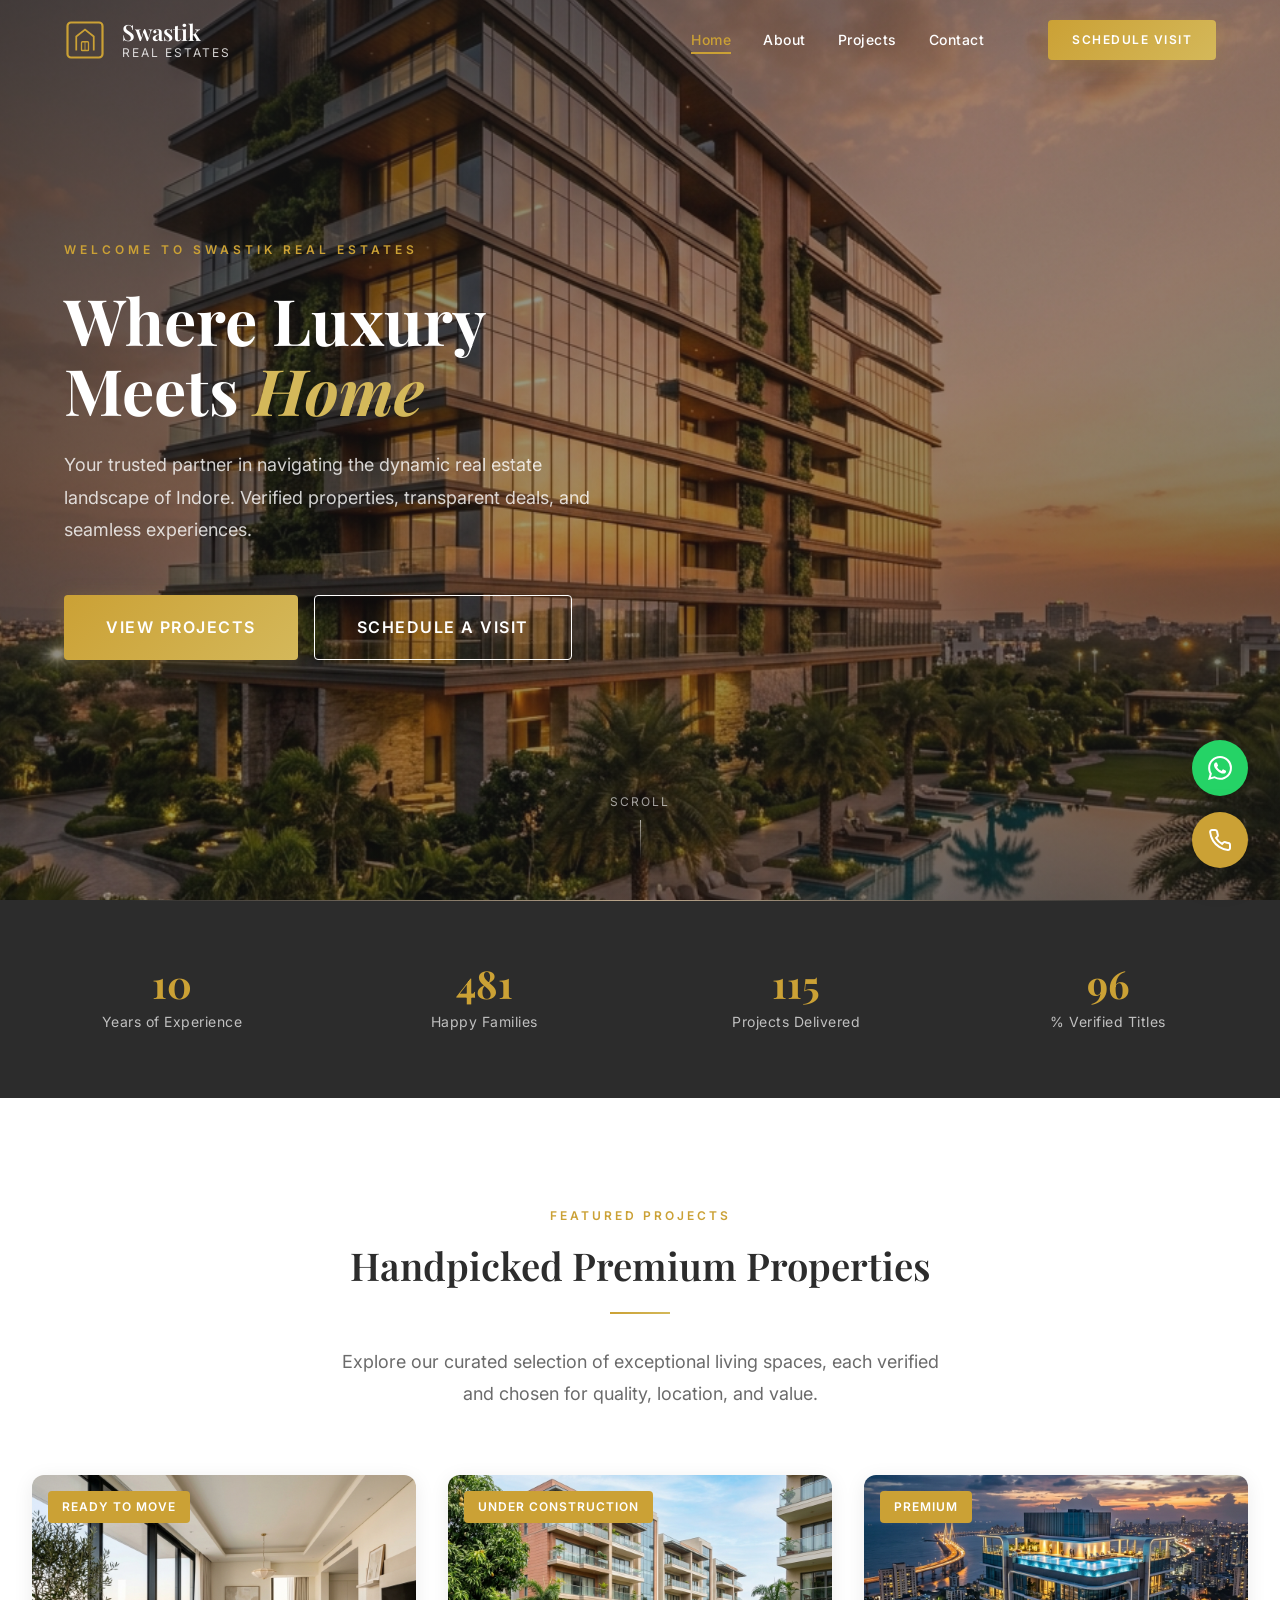
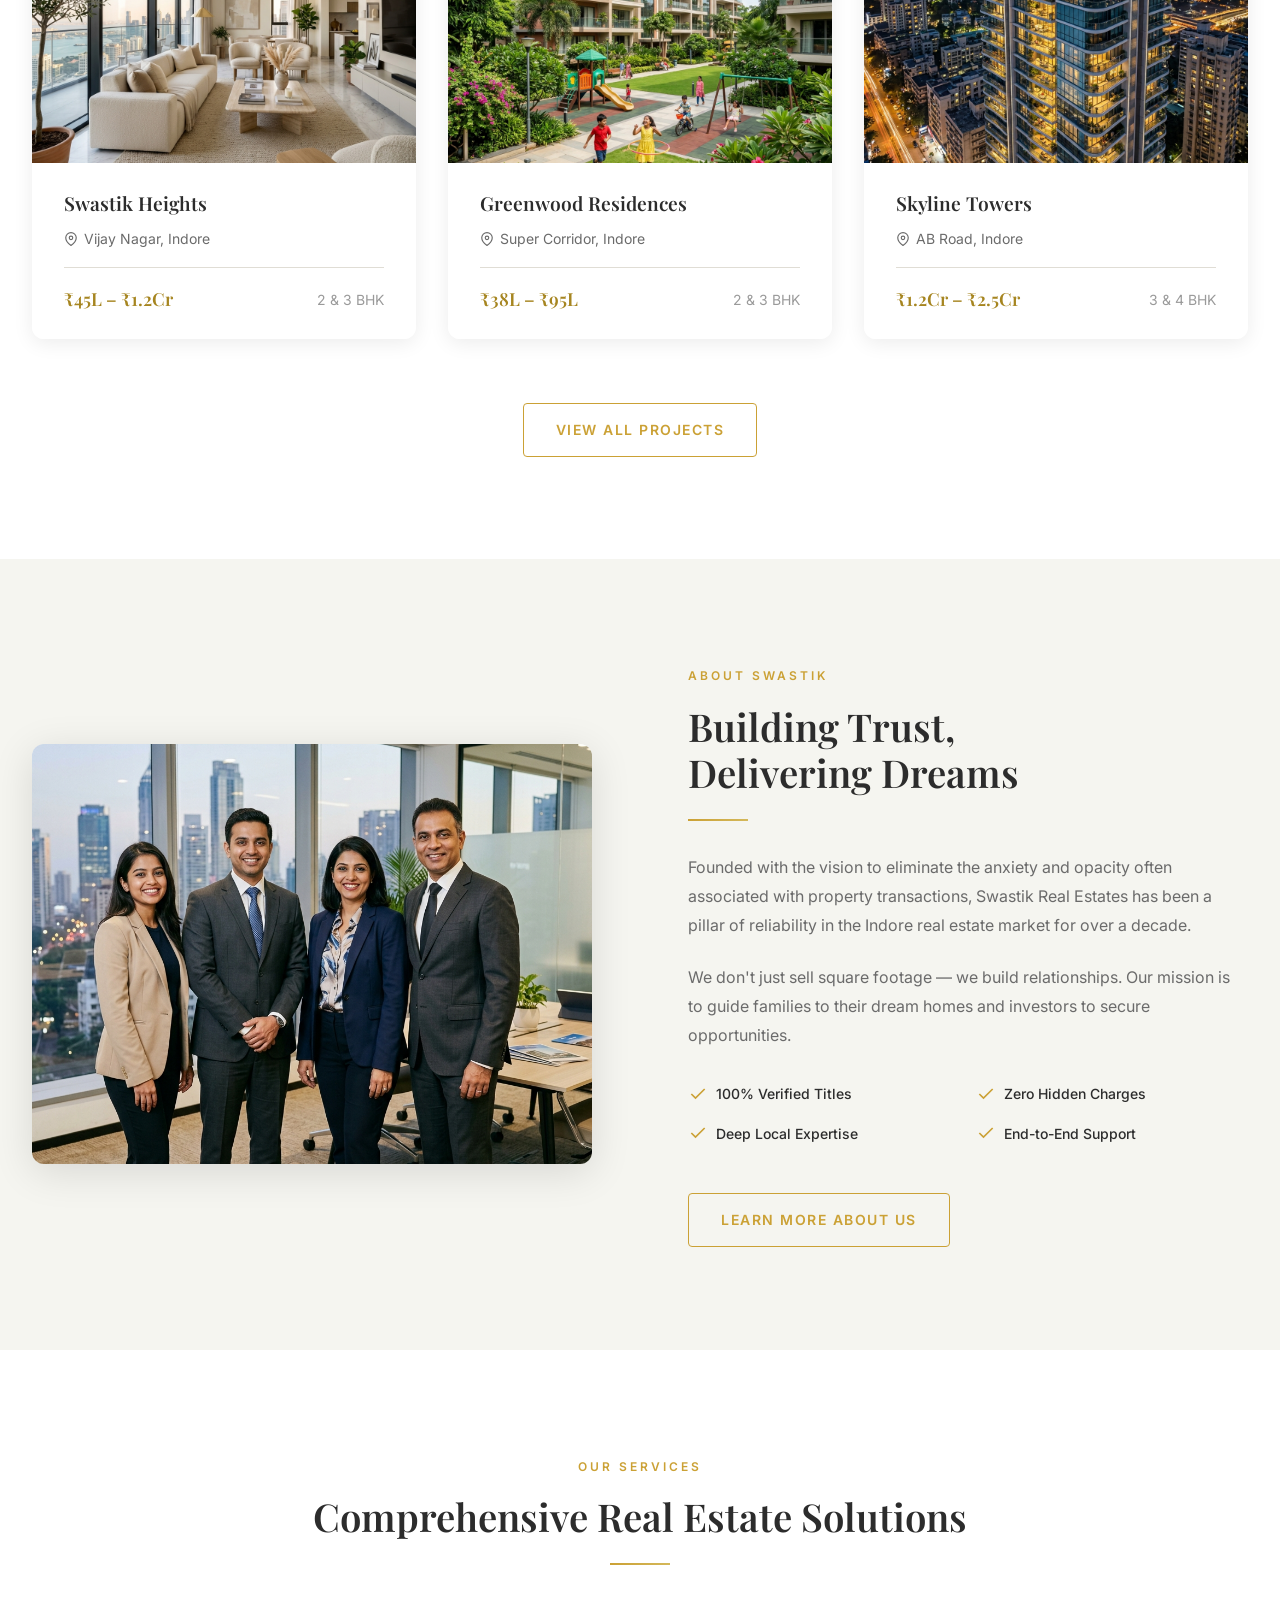
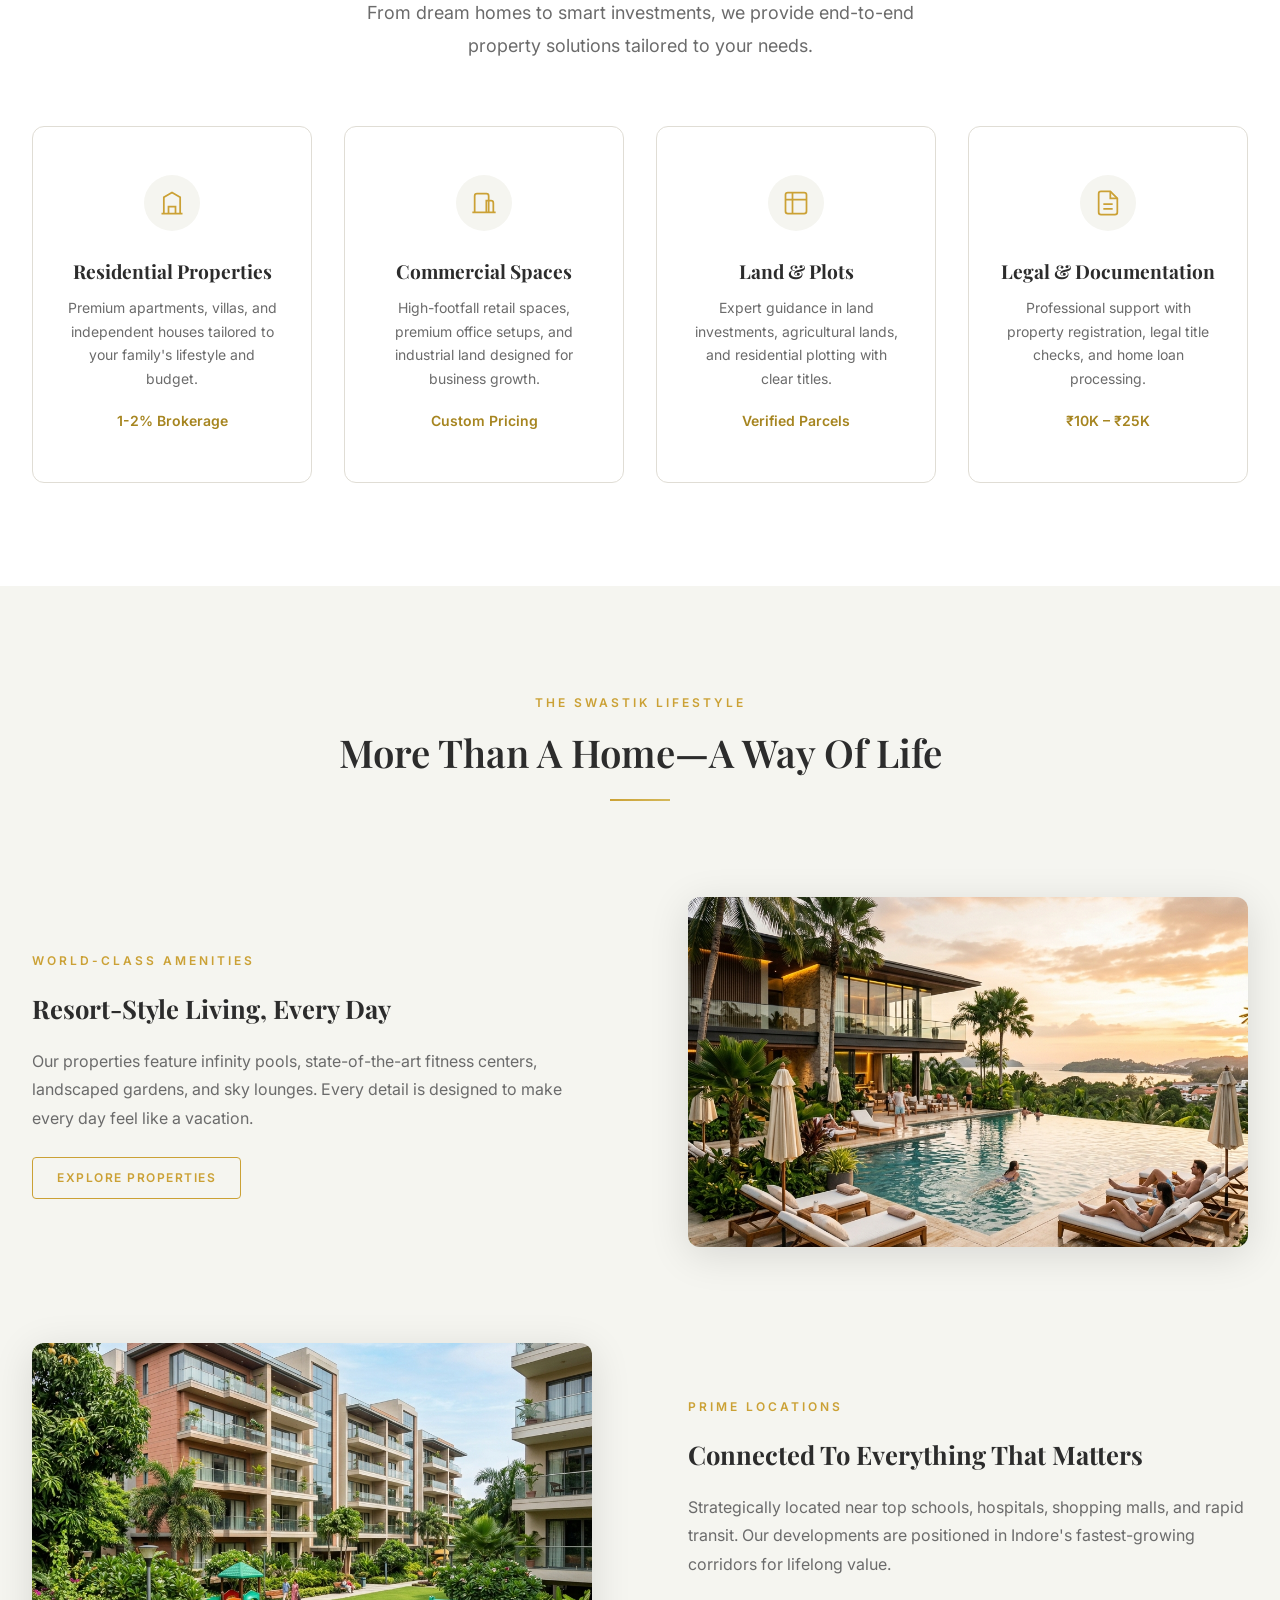
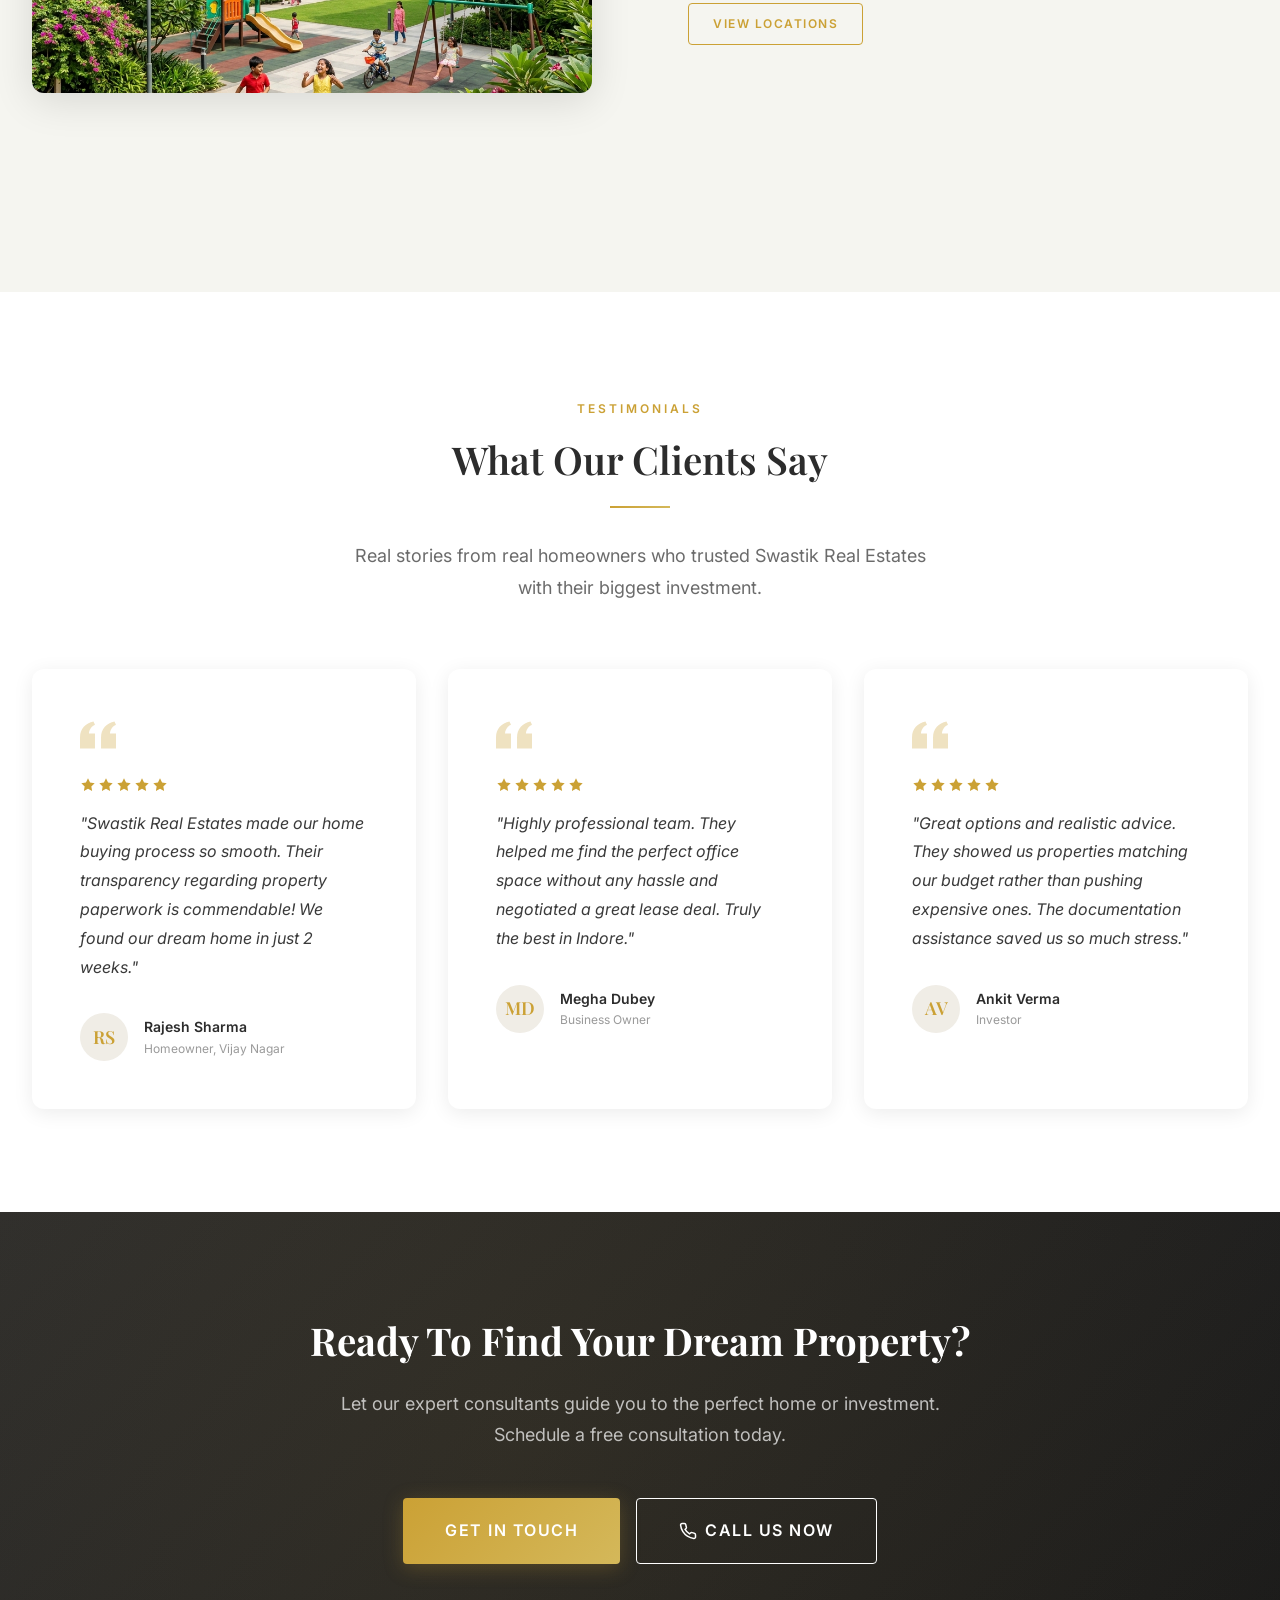
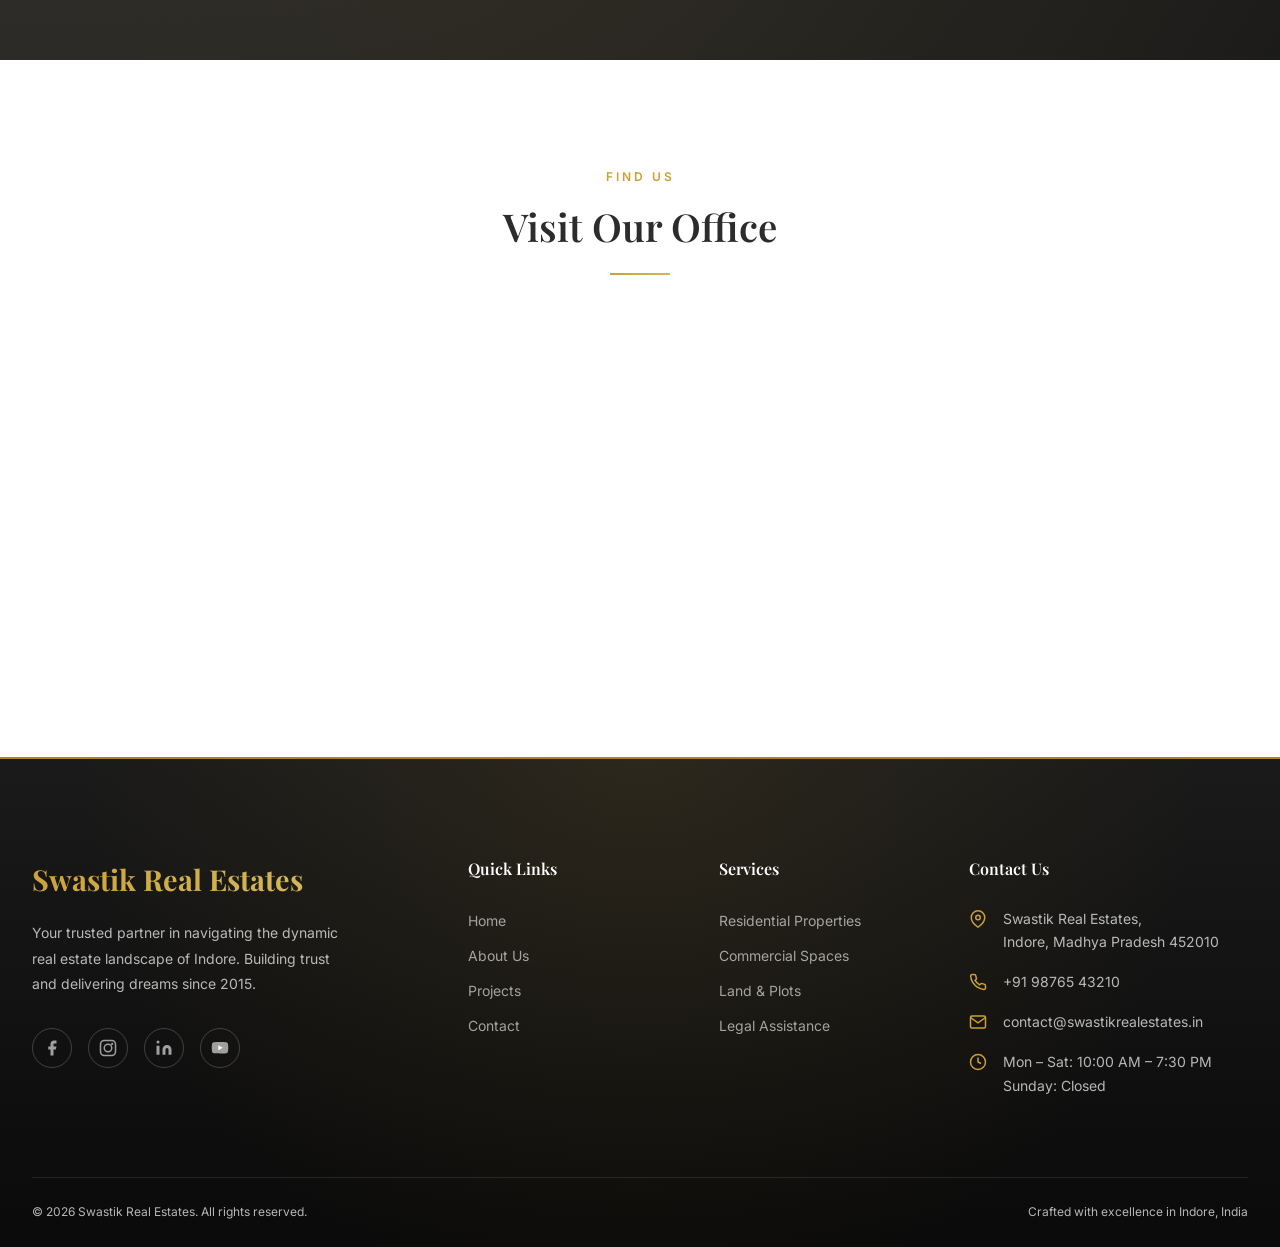
==== commit 03234d66: "fixed layout of conctact page in mobile" ====
--- a/index.html
+++ b/index.html
@@ -412,6 +412,18 @@
     </section>
 
   </main>
+
+  <!-- ======== MAP SECTION ======== -->
+  <section class="section" style="padding-bottom: 0;">
+    <div class="container text-center reveal" style="margin-bottom: var(--space-lg);">
+      <span class="section-label">Find Us</span>
+      <h2 class="section-title">Visit Our Office</h2>
+      <div class="gold-line"></div>
+    </div>
+    <div class="map-fullwidth reveal">
+      <iframe src="https://www.google.com/maps/embed?pb=!1m18!1m12!1m3!1d117763.55627258074!2d75.7367653!3d22.6244011!2m3!1f0!2f0!3f0!3m2!1i1024!2i768!4f13.1!3m3!1m2!1s0x3962fb0023b73fff%3A0x2bd9117b32eca901!2sSwastik%20Real%20Estates!5e0!3m2!1sen!2sin!4v1700000000000!5m2!1sen!2sin" title="Swastik Real Estates office location on Google Maps" allowfullscreen="" loading="lazy" referrerpolicy="no-referrer-when-downgrade" style="width: 100%; height: 450px; border: none; display: block;"></iframe>
+    </div>
+  </section>
 
   <!-- ======== FOOTER ======== -->
   <footer class="footer" id="footer">
--- a/css/style.css
+++ b/css/style.css
@@ -1086,9 +1086,22 @@
    FOOTER
    ================================================ */
 .footer {
-  background: var(--color-dark);
+  background: linear-gradient(to bottom, #1a1a1a, #0a0a0a);
   color: rgba(255,255,255,0.7);
   padding-top: var(--space-3xl);
+  position: relative;
+  border-top: 2px solid var(--color-gold-dark);
+}
+.footer::before {
+  content: '';
+  position: absolute;
+  top: 0; left: 0; right: 0; bottom: 0;
+  background: radial-gradient(circle at 50% 0%, rgba(203,161,53,0.1), transparent 70%);
+  pointer-events: none;
+}
+.footer .container {
+  position: relative;
+  z-index: 1;
 }
 
 .footer__grid {
@@ -1101,9 +1114,12 @@
 
 .footer__brand-logo {
   font-family: var(--font-heading);
-  font-size: 1.5rem;
-  font-weight: 600;
-  color: var(--color-white);
+  font-size: 1.8rem;
+  font-weight: 700;
+  background: linear-gradient(135deg, var(--color-gold), var(--color-gold-light));
+  -webkit-background-clip: text;
+  -webkit-text-fill-color: transparent;
+  display: inline-block;
   margin-bottom: var(--space-sm);
 }
 
@@ -1940,15 +1956,15 @@
   }
 
   .floating-btns {
+    display: flex;
+  }
+
+  .mobile-cta-bar {
     display: none;
   }
 
-  .mobile-cta-bar {
-    display: flex;
-  }
-
   body {
-    padding-bottom: 70px;
+    padding-bottom: 0;
   }
 }
 
@@ -1971,6 +1987,18 @@
     display: none;
   }
 
+  .contact-form {
+    padding: var(--space-lg);
+  }
+
+  .contact-info-card {
+    padding: var(--space-md);
+  }
+
+  .contact-info-card__value {
+    word-break: break-word;
+  }
+
   .trust-bar__grid {
     grid-template-columns: 1fr 1fr;
     gap: var(--space-sm);
